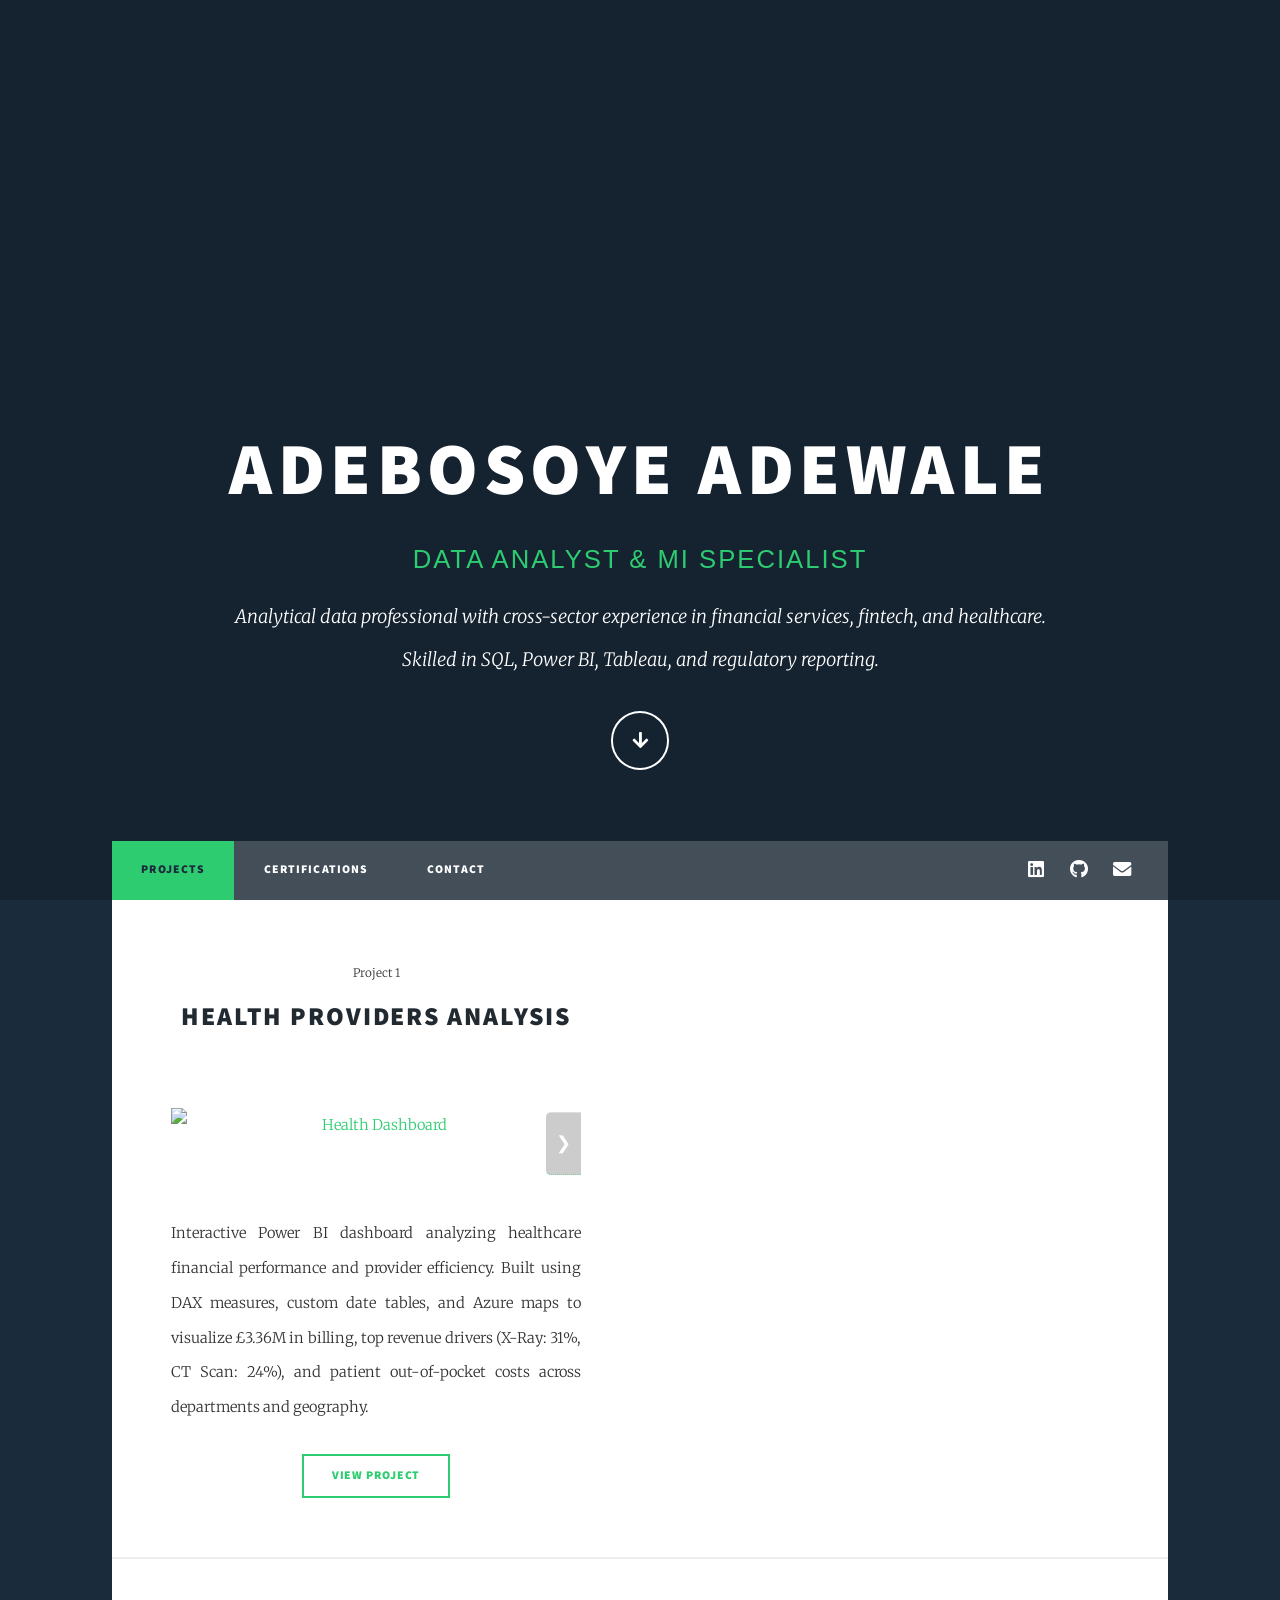
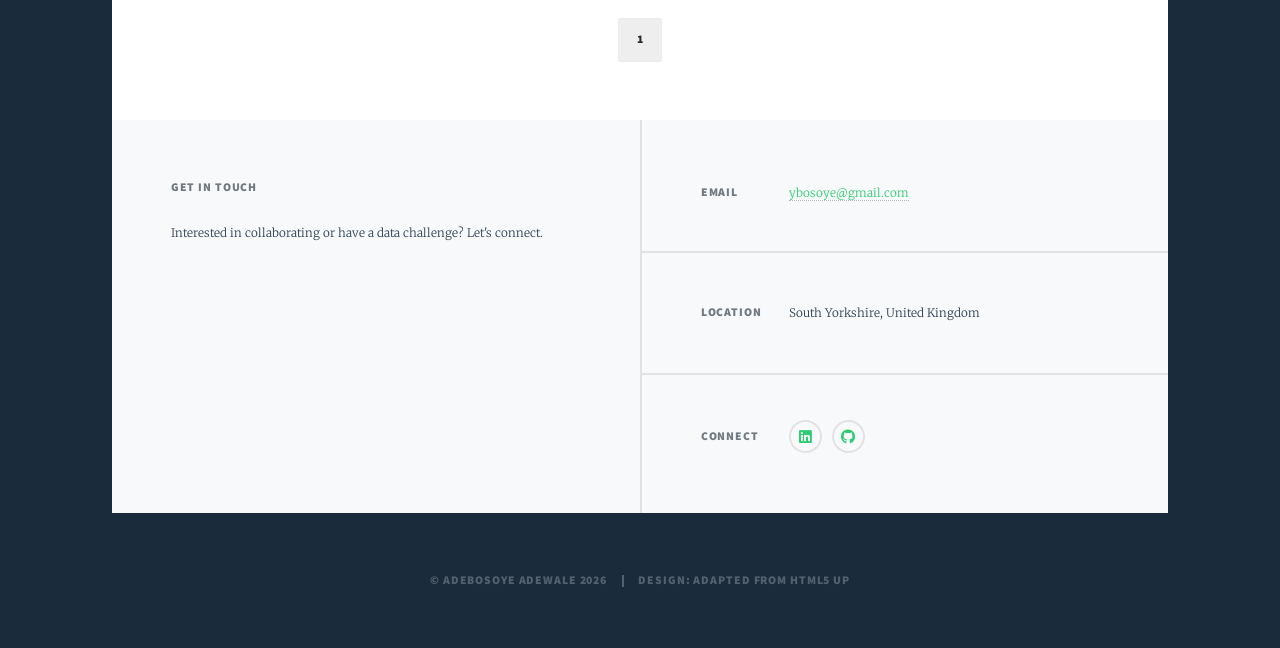
==== index.html @ 7fd8bac9 "Add files via upload" ====
<!DOCTYPE HTML>
<html lang="en">
<head>
    <title>Adebosoye Adewale | Data Analyst</title>
    <meta charset="utf-8" />
    <meta name="viewport" content="width=device-width, initial-scale=1, user-scalable=no" />
    <meta name="description" content="Data Analyst and MI Specialist portfolio" />
    <link rel="stylesheet" href="assets/css/main.css" />
    <noscript><link rel="stylesheet" href="assets/css/noscript.css" /></noscript>
    <link rel="icon" type="image/x-icon" href="images/favicon.ico">
</head>
<body class="is-preload">

    <!-- Wrapper -->
    <div id="wrapper" class="fade-in">

        <!-- Intro -->
        <div id="intro">
            <h1>Adebosoye Adewale</h1>
            <h2 style="font-family: 'Segoe UI', sans-serif; font-weight: 300; letter-spacing: 2px; color: #2ecc71; margin-top: 5px;">DATA ANALYST & MI SPECIALIST</h2>
            <p>Analytical data professional with cross-sector experience in financial services, fintech, and healthcare.<br> Skilled in SQL, Power BI, Tableau, and regulatory reporting.</p>
            <ul class="actions">
                <li><a href="#header" class="button icon solid solo fa-arrow-down scrolly">View Projects</a></li>
            </ul>
        </div>

        <!-- Header -->
        <header id="header">
            <a href="index.html" class="logo">Data Projects</a>
        </header>

        <!-- Nav -->
        <nav id="nav">
            <ul class="links">
                <li class="active"><a href="index.html">Projects</a></li>
                <li><a href="certifications.html">Certifications</a></li>
                <li><a href="contact.html">Contact</a></li>
            </ul>
            <ul class="icons">
                <li><a href="http://www.linkedin.com/in/adebosoye-adewale-372aa31b0" class="icon brands fa-linkedin"><span class="label">LinkedIn</span></a></li>
                <li><a href="https://github.com/Oluwaloniboss" class="icon brands fa-github"><span class="label">GitHub</span></a></li>
                <li><a href="mailto:ybosoye@gmail.com" class="icon solid fa-envelope"><span class="label">Email</span></a></li>
            </ul>
        </nav>

        <!-- Main -->
        <div id="main">

           
            <!-- Posts -->
            <section class="posts">
                <article>
                    <header>
                        <span class="date">Project 1</span>
                        <h2><a href="https://github.com/DevPepperspray/Health-Providers-Analysis/tree/main/Health%20Data%20Project">Health Providers Analysis</a></h2>
                    </header>
                    
                    <!-- Clickable carousel wrapper -->
                    <a href="https://github.com/DevPepperspray/Health-Providers-Analysis/tree/main/Health%20Data%20Project" class="image fit" style="display: block;">
                        <div class="carousel">
                            <div class="carousel-images">
                                <img src="https://github.com/DevPepperspray/Health-Providers-Analysis/blob/main/Health%20Data%20Project/Images/Health%20Provider%20Dashboard.jpg?raw=true" alt="Health Dashboard" />
                                <img src="https://github.com/DevPepperspray/Health-Providers-Analysis/blob/main/Health%20Data%20Project/Images/Date.jpg?raw=true" alt="Health Dashboard - Data View" />
                            </div>
                            <a class="carousel-prev" onclick="event.preventDefault(); event.stopPropagation();">&#10094;</a>
                            <a class="carousel-next" onclick="event.preventDefault(); event.stopPropagation();">&#10095;</a>
                        </div>
                    </a>
                    
                    <p>Interactive Power BI dashboard analyzing healthcare financial performance and provider efficiency. Built using DAX measures, custom date tables, and Azure maps to visualize £3.36M in billing, top revenue drivers (X‑Ray: 31%, CT Scan: 24%), and patient out-of-pocket costs across departments and geography.</p>
                    <ul class="actions special">
                        <li><a href="https://github.com/DevPepperspray/Health-Providers-Analysis/tree/main/Health%20Data%20Project" class="button">View Project</a></li>
                    </ul>
                </article>
                <!-- <article>
                    <header>
                        <span class="date">Project 2</span>
                        <h2><a href="#">DemoDemo</a></h2>
                    </header>
                    <a href="#" class="image fit"><img src="images/placeholder.jpg" alt="" /></a>
                    <p> demo<ul class="actions special">
                        <li><a href="#" class="button">View Project</a></li>
                    </ul>
                </article>
                <article>
                    <header>
                        <span class="date">Project 3</span>
                        <h2><a href="#">demo</a></h2>
                    </header>
                    <a href="#" class="image fit"><img src="images/placeholder.jpg" alt="" /></a>
                    <p>demo<ul class="actions special">
                        <li><a href="#" class="button">View Project</a></li>
                    </ul>
                </article> -->
            </section>

            <!-- Footer -->
            <footer>
                <div class="pagination">
                    <a href="#" class="page active">1</a>
                </div>
            </footer>

        </div>

        <!-- Footer -->
        <footer id="footer">
            <section>
                <h3>Get In Touch</h3>
                <p>Interested in collaborating or have a data challenge? Let's connect.</p>
            </section>
            <section class="split contact">
                <section>
                    <h3>Email</h3>
                    <p><a href="mailto:ybosoye@gmail.com">ybosoye@gmail.com</a></p>
                </section>
                <section>
                    <h3>Location</h3>
                    <p>South Yorkshire, United Kingdom</p>
                </section>
                <section>
                    <h3>Connect</h3>
                    <ul class="icons alt">
                        <li><a href="http://www.linkedin.com/in/adebosoye-adewale-372aa31b0" class="icon brands alt fa-linkedin"><span class="label">LinkedIn</span></a></li>
                        <li><a href="https://github.com/Oluwaloniboss" class="icon brands alt fa-github"><span class="label">GitHub</span></a></li>
                    </ul>
                </section>
            </section>
        </footer>

        <!-- Copyright -->
        <div id="copyright">
            <ul><li>&copy; Adebosoye Adewale 2026</li><li>Design: adapted from HTML5 UP</li></ul>
        </div>

    </div>

    <!-- Scripts -->
    <script src="assets/js/jquery.min.js"></script>
    <script src="assets/js/jquery.scrollex.min.js"></script>
    <script src="assets/js/jquery.scrolly.min.js"></script>
    <script src="assets/js/browser.min.js"></script>
    <script src="assets/js/breakpoints.min.js"></script>
    <script src="assets/js/util.js"></script>
    <script src="assets/js/main.js"></script>

</body>
</html>
---- assets/css/main.css ----
@import url(fontawesome-all.min.css);
@import url("https://fonts.googleapis.com/css?family=Merriweather:300,700,300italic,700italic|Source+Sans+Pro:900");

/*
	Massively by HTML5 UP
	html5up.net | @ajlkn
	Free for personal and commercial use under the CCA 3.0 license (html5up.net/license)
*/

html, body, div, span, applet, object,
iframe, h1, h2, h3, h4, h5, h6, p, blockquote,
pre, a, abbr, acronym, address, big, cite,
code, del, dfn, em, img, ins, kbd, q, s, samp,
small, strike, strong, sub, sup, tt, var, b,
u, i, center, dl, dt, dd, ol, ul, li, fieldset,
form, label, legend, table, caption, tbody,
tfoot, thead, tr, th, td, article, aside,
canvas, details, embed, figure, figcaption,
footer, header, hgroup, menu, nav, output, ruby,
section, summary, time, mark, audio, video {
	margin: 0;
	padding: 0;
	border: 0;
	font-size: 100%;
	font: inherit;
	vertical-align: baseline;}

article, aside, details, figcaption, figure,
footer, header, hgroup, menu, nav, section {
	display: block;}

body {
	line-height: 1;
}

ol, ul {
	list-style: none;
}

blockquote, q {
	quotes: none;
}

	blockquote:before, blockquote:after, q:before, q:after {
		content: '';
		content: none;
	}

table {
	border-collapse: collapse;
	border-spacing: 0;
}

body {
	-webkit-text-size-adjust: none;
}

mark {
	background-color: transparent;
	color: inherit;
}

input::-moz-focus-inner {
	border: 0;
	padding: 0;
}

input, select, textarea {
	-moz-appearance: none;
	-webkit-appearance: none;
	-ms-appearance: none;
	appearance: none;
}

/* Basic */

	@-ms-viewport {
		width: device-width;
	}

	body {
		-ms-overflow-style: scrollbar;
	}

	@media screen and (max-width: 480px) {

		html, body {
			min-width: 320px;
		}

	}

	html {
		box-sizing: border-box;
	}

	*, *:before, *:after {
		box-sizing: inherit;
	}

	body {
		background-color: #1e252d;
	}

		body.is-preload *, body.is-preload *:before, body.is-preload *:after {
			-moz-animation: none !important;
			-webkit-animation: none !important;
			-ms-animation: none !important;
			animation: none !important;
			-moz-transition: none !important;
			-webkit-transition: none !important;
			-ms-transition: none !important;
			transition: none !important;
		}

/* Type */

	html {
		font-size: 16pt;
	}

		@media screen and (max-width: 1680px) {

			html {
				font-size: 12pt;
			}

		}

		@media screen and (max-width: 1280px) {

			html {
				font-size: 11pt;
			}

		}

		@media screen and (max-width: 360px) {

			html {
				font-size: 10pt;
			}

		}

	body {
		color: #212931;
	}

	body, input, select, textarea {
		font-family: "Merriweather", Georgia, serif;
		font-weight: 300;
		font-size: 1rem;
		line-height: 2.375;
	}

	a {
		-moz-transition: color 0.2s ease-in-out, background-color 0.2s ease-in-out, border-color 0.2s ease-in-out, box-shadow 0.2s ease-in-out;
		-webkit-transition: color 0.2s ease-in-out, background-color 0.2s ease-in-out, border-color 0.2s ease-in-out, box-shadow 0.2s ease-in-out;
		-ms-transition: color 0.2s ease-in-out, background-color 0.2s ease-in-out, border-color 0.2s ease-in-out, box-shadow 0.2s ease-in-out;
		transition: color 0.2s ease-in-out, background-color 0.2s ease-in-out, border-color 0.2s ease-in-out, box-shadow 0.2s ease-in-out;
		border-bottom: dotted 1px;
		text-decoration: none;
	}

		a:hover {
			border-bottom-color: transparent;
		}

	strong, b {
		font-weight: 600;
	}

	em, i {
		font-style: italic;
	}

	p {
		text-align: justify;
		margin: 0 0 2rem 0;
	}

	h1, h2, h3, h4, h5, h6 {
		font-family: "Source Sans Pro", Helvetica, sans-serif;
		font-weight: 900;
		line-height: 1.5;
		letter-spacing: 0.075em;
		text-transform: uppercase;
		margin: 0 0 1rem 0;
	}

		h1 a, h2 a, h3 a, h4 a, h5 a, h6 a {
			border-bottom: 0;
			color: inherit;
			text-decoration: none;
		}

	h1 {
		font-size: 4rem;
		line-height: 1.1;
		margin: 0 0 2rem 0;
	}

	h2 {
		font-size: 1.75rem;
		line-height: 1.3;
		margin: 0 0 1.5rem 0;
	}

	h3 {
		font-size: 1.25rem;
		margin: 0 0 1.5rem 0;
	}

	h4 {
		font-size: 1rem;
	}

	h5 {
		font-size: 0.9rem;
	}

	h6 {
		font-size: 0.8rem;
	}

	sub {
		font-size: 0.8rem;
		position: relative;
		top: 0.5rem;
	}

	sup {
		font-size: 0.8rem;
		position: relative;
		top: -0.5rem;
	}

	blockquote {
		border-left: solid 4px;
		font-style: italic;
		margin: 0 0 2rem 0;
		padding: 0.5rem 0 0.5rem 2rem;
	}

	code {
		border: solid 2px;
		font-family: "Courier New", monospace;
		font-size: 0.9rem;
		margin: 0 0.25rem;
		padding: 0.25rem 0.65rem;
	}

	pre {
		-webkit-overflow-scrolling: touch;
		font-family: "Courier New", monospace;
		font-size: 0.9rem;
		margin: 0 0 2rem 0;
	}

		pre code {
			display: block;
			line-height: 1.75;
			padding: 1rem 1.5rem;
			overflow-x: auto;
		}

	hr {
		border: 0;
		border-bottom: solid 2px;
		margin: 3rem 0;
	}

		hr.major {
			margin: 5rem 0;
		}

	.align-left {
		text-align: left;
	}

	.align-center {
		text-align: center;
	}

	.align-right {
		text-align: right;
	}

	input, select, textarea {
		color: #212931;
	}

	a {
		color: #212931;
		border-bottom-color: rgba(33, 41, 49, 0.5);
	}

		a:hover {
			border-bottom-color: transparent;
			color: #18bfef !important;
		}

	strong, b {
		color: #212931;
	}

	h1, h2, h3, h4, h5, h6 {
		color: #212931;
	}

	blockquote {
		border-left-color: #eeeeee;
	}

	code {
		background: rgba(220, 220, 220, 0.25);
		border-color: #eeeeee;
	}

	hr {
		border-bottom-color: #eeeeee;
	}

/* Row */

	.row {
		display: flex;
		flex-wrap: wrap;
		box-sizing: border-box;
		align-items: stretch;
	}

		.row > * {
			box-sizing: border-box;
		}

		.row.gtr-uniform > * > :last-child {
			margin-bottom: 0;
		}

		.row.aln-left {
			justify-content: flex-start;
		}

		.row.aln-center {
			justify-content: center;
		}

		.row.aln-right {
			justify-content: flex-end;
		}

		.row.aln-top {
			align-items: flex-start;
		}

		.row.aln-middle {
			align-items: center;
		}

		.row.aln-bottom {
			align-items: flex-end;
		}

		.row > .imp {
			order: -1;
		}

		.row > .col-1 {
			width: 8.33333%;
		}

		.row > .off-1 {
			margin-left: 8.33333%;
		}

		.row > .col-2 {
			width: 16.66667%;
		}

		.row > .off-2 {
			margin-left: 16.66667%;
		}

		.row > .col-3 {
			width: 25%;
		}

		.row > .off-3 {
			margin-left: 25%;
		}

		.row > .col-4 {
			width: 33.33333%;
		}

		.row > .off-4 {
			margin-left: 33.33333%;
		}

		.row > .col-5 {
			width: 41.66667%;
		}

		.row > .off-5 {
			margin-left: 41.66667%;
		}

		.row > .col-6 {
			width: 50%;
		}

		.row > .off-6 {
			margin-left: 50%;
		}

		.row > .col-7 {
			width: 58.33333%;
		}

		.row > .off-7 {
			margin-left: 58.33333%;
		}

		.row > .col-8 {
			width: 66.66667%;
		}

		.row > .off-8 {
			margin-left: 66.66667%;
		}

		.row > .col-9 {
			width: 75%;
		}

		.row > .off-9 {
			margin-left: 75%;
		}

		.row > .col-10 {
			width: 83.33333%;
		}

		.row > .off-10 {
			margin-left: 83.33333%;
		}

		.row > .col-11 {
			width: 91.66667%;
		}

		.row > .off-11 {
			margin-left: 91.66667%;
		}

		.row > .col-12 {
			width: 100%;
		}

		.row > .off-12 {
			margin-left: 100%;
		}

		.row.gtr-0 {
			margin-top: 0;
			margin-left: 0rem;
		}

			.row.gtr-0 > * {
				padding: 0 0 0 0rem;
			}

			.row.gtr-0.gtr-uniform {
				margin-top: 0rem;
			}

				.row.gtr-0.gtr-uniform > * {
					padding-top: 0rem;
				}

		.row.gtr-25 {
			margin-top: 0;
			margin-left: -0.375rem;
		}

			.row.gtr-25 > * {
				padding: 0 0 0 0.375rem;
			}

			.row.gtr-25.gtr-uniform {
				margin-top: -0.375rem;
			}

				.row.gtr-25.gtr-uniform > * {
					padding-top: 0.375rem;
				}

		.row.gtr-50 {
			margin-top: 0;
			margin-left: -0.75rem;
		}

			.row.gtr-50 > * {
				padding: 0 0 0 0.75rem;
			}

			.row.gtr-50.gtr-uniform {
				margin-top: -0.75rem;
			}

				.row.gtr-50.gtr-uniform > * {
					padding-top: 0.75rem;
				}

		.row {
			margin-top: 0;
			margin-left: -1.5rem;
		}

			.row > * {
				padding: 0 0 0 1.5rem;
			}

			.row.gtr-uniform {
				margin-top: -1.5rem;
			}

				.row.gtr-uniform > * {
					padding-top: 1.5rem;
				}

		.row.gtr-150 {
			margin-top: 0;
			margin-left: -2.25rem;
		}

			.row.gtr-150 > * {
				padding: 0 0 0 2.25rem;
			}

			.row.gtr-150.gtr-uniform {
				margin-top: -2.25rem;
			}

				.row.gtr-150.gtr-uniform > * {
					padding-top: 2.25rem;
				}

		.row.gtr-200 {
			margin-top: 0;
			margin-left: -3rem;
		}

			.row.gtr-200 > * {
				padding: 0 0 0 3rem;
			}

			.row.gtr-200.gtr-uniform {
				margin-top: -3rem;
			}

				.row.gtr-200.gtr-uniform > * {
					padding-top: 3rem;
				}

		@media screen and (max-width: 1680px) {

			.row {
				display: flex;
				flex-wrap: wrap;
				box-sizing: border-box;
				align-items: stretch;
			}

				.row > * {
					box-sizing: border-box;
				}

				.row.gtr-uniform > * > :last-child {
					margin-bottom: 0;
				}

				.row.aln-left {
					justify-content: flex-start;
				}

				.row.aln-center {
					justify-content: center;
				}

				.row.aln-right {
					justify-content: flex-end;
				}

				.row.aln-top {
					align-items: flex-start;
				}

				.row.aln-middle {
					align-items: center;
				}

				.row.aln-bottom {
					align-items: flex-end;
				}

				.row > .imp-xlarge {
					order: -1;
				}

				.row > .col-1-xlarge {
					width: 8.33333%;
				}

				.row > .off-1-xlarge {
					margin-left: 8.33333%;
				}

				.row > .col-2-xlarge {
					width: 16.66667%;
				}

				.row > .off-2-xlarge {
					margin-left: 16.66667%;
				}

				.row > .col-3-xlarge {
					width: 25%;
				}

				.row > .off-3-xlarge {
					margin-left: 25%;
				}

				.row > .col-4-xlarge {
					width: 33.33333%;
				}

				.row > .off-4-xlarge {
					margin-left: 33.33333%;
				}

				.row > .col-5-xlarge {
					width: 41.66667%;
				}

				.row > .off-5-xlarge {
					margin-left: 41.66667%;
				}

				.row > .col-6-xlarge {
					width: 50%;
				}

				.row > .off-6-xlarge {
					margin-left: 50%;
				}

				.row > .col-7-xlarge {
					width: 58.33333%;
				}

				.row > .off-7-xlarge {
					margin-left: 58.33333%;
				}

				.row > .col-8-xlarge {
					width: 66.66667%;
				}

				.row > .off-8-xlarge {
					margin-left: 66.66667%;
				}

				.row > .col-9-xlarge {
					width: 75%;
				}

				.row > .off-9-xlarge {
					margin-left: 75%;
				}

				.row > .col-10-xlarge {
					width: 83.33333%;
				}

				.row > .off-10-xlarge {
					margin-left: 83.33333%;
				}

				.row > .col-11-xlarge {
					width: 91.66667%;
				}

				.row > .off-11-xlarge {
					margin-left: 91.66667%;
				}

				.row > .col-12-xlarge {
					width: 100%;
				}

				.row > .off-12-xlarge {
					margin-left: 100%;
				}

				.row.gtr-0 {
					margin-top: 0;
					margin-left: 0rem;
				}

					.row.gtr-0 > * {
						padding: 0 0 0 0rem;
					}

					.row.gtr-0.gtr-uniform {
						margin-top: 0rem;
					}

						.row.gtr-0.gtr-uniform > * {
							padding-top: 0rem;
						}

				.row.gtr-25 {
					margin-top: 0;
					margin-left: -0.375rem;
				}

					.row.gtr-25 > * {
						padding: 0 0 0 0.375rem;
					}

					.row.gtr-25.gtr-uniform {
						margin-top: -0.375rem;
					}

						.row.gtr-25.gtr-uniform > * {
							padding-top: 0.375rem;
						}

				.row.gtr-50 {
					margin-top: 0;
					margin-left: -0.75rem;
				}

					.row.gtr-50 > * {
						padding: 0 0 0 0.75rem;
					}

					.row.gtr-50.gtr-uniform {
						margin-top: -0.75rem;
					}

						.row.gtr-50.gtr-uniform > * {
							padding-top: 0.75rem;
						}

				.row {
					margin-top: 0;
					margin-left: -1.5rem;
				}

					.row > * {
						padding: 0 0 0 1.5rem;
					}

					.row.gtr-uniform {
						margin-top: -1.5rem;
					}

						.row.gtr-uniform > * {
							padding-top: 1.5rem;
						}

				.row.gtr-150 {
					margin-top: 0;
					margin-left: -2.25rem;
				}

					.row.gtr-150 > * {
						padding: 0 0 0 2.25rem;
					}

					.row.gtr-150.gtr-uniform {
						margin-top: -2.25rem;
					}

						.row.gtr-150.gtr-uniform > * {
							padding-top: 2.25rem;
						}

				.row.gtr-200 {
					margin-top: 0;
					margin-left: -3rem;
				}

					.row.gtr-200 > * {
						padding: 0 0 0 3rem;
					}

					.row.gtr-200.gtr-uniform {
						margin-top: -3rem;
					}

						.row.gtr-200.gtr-uniform > * {
							padding-top: 3rem;
						}

		}

		@media screen and (max-width: 1280px) {

			.row {
				display: flex;
				flex-wrap: wrap;
				box-sizing: border-box;
				align-items: stretch;
			}

				.row > * {
					box-sizing: border-box;
				}

				.row.gtr-uniform > * > :last-child {
					margin-bottom: 0;
				}

				.row.aln-left {
					justify-content: flex-start;
				}

				.row.aln-center {
					justify-content: center;
				}

				.row.aln-right {
					justify-content: flex-end;
				}

				.row.aln-top {
					align-items: flex-start;
				}

				.row.aln-middle {
					align-items: center;
				}

				.row.aln-bottom {
					align-items: flex-end;
				}

				.row > .imp-large {
					order: -1;
				}

				.row > .col-1-large {
					width: 8.33333%;
				}

				.row > .off-1-large {
					margin-left: 8.33333%;
				}

				.row > .col-2-large {
					width: 16.66667%;
				}

				.row > .off-2-large {
					margin-left: 16.66667%;
				}

				.row > .col-3-large {
					width: 25%;
				}

				.row > .off-3-large {
					margin-left: 25%;
				}

				.row > .col-4-large {
					width: 33.33333%;
				}

				.row > .off-4-large {
					margin-left: 33.33333%;
				}

				.row > .col-5-large {
					width: 41.66667%;
				}

				.row > .off-5-large {
					margin-left: 41.66667%;
				}

				.row > .col-6-large {
					width: 50%;
				}

				.row > .off-6-large {
					margin-left: 50%;
				}

				.row > .col-7-large {
					width: 58.33333%;
				}

				.row > .off-7-large {
					margin-left: 58.33333%;
				}

				.row > .col-8-large {
					width: 66.66667%;
				}

				.row > .off-8-large {
					margin-left: 66.66667%;
				}

				.row > .col-9-large {
					width: 75%;
				}

				.row > .off-9-large {
					margin-left: 75%;
				}

				.row > .col-10-large {
					width: 83.33333%;
				}

				.row > .off-10-large {
					margin-left: 83.33333%;
				}

				.row > .col-11-large {
					width: 91.66667%;
				}

				.row > .off-11-large {
					margin-left: 91.66667%;
				}

				.row > .col-12-large {
					width: 100%;
				}

				.row > .off-12-large {
					margin-left: 100%;
				}

				.row.gtr-0 {
					margin-top: 0;
					margin-left: 0rem;
				}

					.row.gtr-0 > * {
						padding: 0 0 0 0rem;
					}

					.row.gtr-0.gtr-uniform {
						margin-top: 0rem;
					}

						.row.gtr-0.gtr-uniform > * {
							padding-top: 0rem;
						}

				.row.gtr-25 {
					margin-top: 0;
					margin-left: -0.375rem;
				}

					.row.gtr-25 > * {
						padding: 0 0 0 0.375rem;
					}

					.row.gtr-25.gtr-uniform {
						margin-top: -0.375rem;
					}

						.row.gtr-25.gtr-uniform > * {
							padding-top: 0.375rem;
						}

				.row.gtr-50 {
					margin-top: 0;
					margin-left: -0.75rem;
				}

					.row.gtr-50 > * {
						padding: 0 0 0 0.75rem;
					}

					.row.gtr-50.gtr-uniform {
						margin-top: -0.75rem;
					}

						.row.gtr-50.gtr-uniform > * {
							padding-top: 0.75rem;
						}

				.row {
					margin-top: 0;
					margin-left: -1.5rem;
				}

					.row > * {
						padding: 0 0 0 1.5rem;
					}

					.row.gtr-uniform {
						margin-top: -1.5rem;
					}

						.row.gtr-uniform > * {
							padding-top: 1.5rem;
						}

				.row.gtr-150 {
					margin-top: 0;
					margin-left: -2.25rem;
				}

					.row.gtr-150 > * {
						padding: 0 0 0 2.25rem;
					}

					.row.gtr-150.gtr-uniform {
						margin-top: -2.25rem;
					}

						.row.gtr-150.gtr-uniform > * {
							padding-top: 2.25rem;
						}

				.row.gtr-200 {
					margin-top: 0;
					margin-left: -3rem;
				}

					.row.gtr-200 > * {
						padding: 0 0 0 3rem;
					}

					.row.gtr-200.gtr-uniform {
						margin-top: -3rem;
					}

						.row.gtr-200.gtr-uniform > * {
							padding-top: 3rem;
						}

		}

		@media screen and (max-width: 980px) {

			.row {
				display: flex;
				flex-wrap: wrap;
				box-sizing: border-box;
				align-items: stretch;
			}

				.row > * {
					box-sizing: border-box;
				}

				.row.gtr-uniform > * > :last-child {
					margin-bottom: 0;
				}

				.row.aln-left {
					justify-content: flex-start;
				}

				.row.aln-center {
					justify-content: center;
				}

				.row.aln-right {
					justify-content: flex-end;
				}

				.row.aln-top {
					align-items: flex-start;
				}

				.row.aln-middle {
					align-items: center;
				}

				.row.aln-bottom {
					align-items: flex-end;
				}

				.row > .imp-medium {
					order: -1;
				}

				.row > .col-1-medium {
					width: 8.33333%;
				}

				.row > .off-1-medium {
					margin-left: 8.33333%;
				}

				.row > .col-2-medium {
					width: 16.66667%;
				}

				.row > .off-2-medium {
					margin-left: 16.66667%;
				}

				.row > .col-3-medium {
					width: 25%;
				}

				.row > .off-3-medium {
					margin-left: 25%;
				}

				.row > .col-4-medium {
					width: 33.33333%;
				}

				.row > .off-4-medium {
					margin-left: 33.33333%;
				}

				.row > .col-5-medium {
					width: 41.66667%;
				}

				.row > .off-5-medium {
					margin-left: 41.66667%;
				}

				.row > .col-6-medium {
					width: 50%;
				}

				.row > .off-6-medium {
					margin-left: 50%;
				}

				.row > .col-7-medium {
					width: 58.33333%;
				}

				.row > .off-7-medium {
					margin-left: 58.33333%;
				}

				.row > .col-8-medium {
					width: 66.66667%;
				}

				.row > .off-8-medium {
					margin-left: 66.66667%;
				}

				.row > .col-9-medium {
					width: 75%;
				}

				.row > .off-9-medium {
					margin-left: 75%;
				}

				.row > .col-10-medium {
					width: 83.33333%;
				}

				.row > .off-10-medium {
					margin-left: 83.33333%;
				}

				.row > .col-11-medium {
					width: 91.66667%;
				}

				.row > .off-11-medium {
					margin-left: 91.66667%;
				}

				.row > .col-12-medium {
					width: 100%;
				}

				.row > .off-12-medium {
					margin-left: 100%;
				}

				.row.gtr-0 {
					margin-top: 0;
					margin-left: 0rem;
				}

					.row.gtr-0 > * {
						padding: 0 0 0 0rem;
					}

					.row.gtr-0.gtr-uniform {
						margin-top: 0rem;
					}

						.row.gtr-0.gtr-uniform > * {
							padding-top: 0rem;
						}

				.row.gtr-25 {
					margin-top: 0;
					margin-left: -0.375rem;
				}

					.row.gtr-25 > * {
						padding: 0 0 0 0.375rem;
					}

					.row.gtr-25.gtr-uniform {
						margin-top: -0.375rem;
					}

						.row.gtr-25.gtr-uniform > * {
							padding-top: 0.375rem;
						}

				.row.gtr-50 {
					margin-top: 0;
					margin-left: -0.75rem;
				}

					.row.gtr-50 > * {
						padding: 0 0 0 0.75rem;
					}

					.row.gtr-50.gtr-uniform {
						margin-top: -0.75rem;
					}

						.row.gtr-50.gtr-uniform > * {
							padding-top: 0.75rem;
						}

				.row {
					margin-top: 0;
					margin-left: -1.5rem;
				}

					.row > * {
						padding: 0 0 0 1.5rem;
					}

					.row.gtr-uniform {
						margin-top: -1.5rem;
					}

						.row.gtr-uniform > * {
							padding-top: 1.5rem;
						}

				.row.gtr-150 {
					margin-top: 0;
					margin-left: -2.25rem;
				}

					.row.gtr-150 > * {
						padding: 0 0 0 2.25rem;
					}

					.row.gtr-150.gtr-uniform {
						margin-top: -2.25rem;
					}

						.row.gtr-150.gtr-uniform > * {
							padding-top: 2.25rem;
						}

				.row.gtr-200 {
					margin-top: 0;
					margin-left: -3rem;
				}

					.row.gtr-200 > * {
						padding: 0 0 0 3rem;
					}

					.row.gtr-200.gtr-uniform {
						margin-top: -3rem;
					}

						.row.gtr-200.gtr-uniform > * {
							padding-top: 3rem;
						}

		}

		@media screen and (max-width: 736px) {

			.row {
				display: flex;
				flex-wrap: wrap;
				box-sizing: border-box;
				align-items: stretch;
			}

				.row > * {
					box-sizing: border-box;
				}

				.row.gtr-uniform > * > :last-child {
					margin-bottom: 0;
				}

				.row.aln-left {
					justify-content: flex-start;
				}

				.row.aln-center {
					justify-content: center;
				}

				.row.aln-right {
					justify-content: flex-end;
				}

				.row.aln-top {
					align-items: flex-start;
				}

				.row.aln-middle {
					align-items: center;
				}

				.row.aln-bottom {
					align-items: flex-end;
				}

				.row > .imp-small {
					order: -1;
				}

				.row > .col-1-small {
					width: 8.33333%;
				}

				.row > .off-1-small {
					margin-left: 8.33333%;
				}

				.row > .col-2-small {
					width: 16.66667%;
				}

				.row > .off-2-small {
					margin-left: 16.66667%;
				}

				.row > .col-3-small {
					width: 25%;
				}

				.row > .off-3-small {
					margin-left: 25%;
				}

				.row > .col-4-small {
					width: 33.33333%;
				}

				.row > .off-4-small {
					margin-left: 33.33333%;
				}

				.row > .col-5-small {
					width: 41.66667%;
				}

				.row > .off-5-small {
					margin-left: 41.66667%;
				}

				.row > .col-6-small {
					width: 50%;
				}

				.row > .off-6-small {
					margin-left: 50%;
				}

				.row > .col-7-small {
					width: 58.33333%;
				}

				.row > .off-7-small {
					margin-left: 58.33333%;
				}

				.row > .col-8-small {
					width: 66.66667%;
				}

				.row > .off-8-small {
					margin-left: 66.66667%;
				}

				.row > .col-9-small {
					width: 75%;
				}

				.row > .off-9-small {
					margin-left: 75%;
				}

				.row > .col-10-small {
					width: 83.33333%;
				}

				.row > .off-10-small {
					margin-left: 83.33333%;
				}

				.row > .col-11-small {
					width: 91.66667%;
				}

				.row > .off-11-small {
					margin-left: 91.66667%;
				}

				.row > .col-12-small {
					width: 100%;
				}

				.row > .off-12-small {
					margin-left: 100%;
				}

				.row.gtr-0 {
					margin-top: 0;
					margin-left: 0rem;
				}

					.row.gtr-0 > * {
						padding: 0 0 0 0rem;
					}

					.row.gtr-0.gtr-uniform {
						margin-top: 0rem;
					}

						.row.gtr-0.gtr-uniform > * {
							padding-top: 0rem;
						}

				.row.gtr-25 {
					margin-top: 0;
					margin-left: -0.375rem;
				}

					.row.gtr-25 > * {
						padding: 0 0 0 0.375rem;
					}

					.row.gtr-25.gtr-uniform {
						margin-top: -0.375rem;
					}

						.row.gtr-25.gtr-uniform > * {
							padding-top: 0.375rem;
						}

				.row.gtr-50 {
					margin-top: 0;
					margin-left: -0.75rem;
				}

					.row.gtr-50 > * {
						padding: 0 0 0 0.75rem;
					}

					.row.gtr-50.gtr-uniform {
						margin-top: -0.75rem;
					}

						.row.gtr-50.gtr-uniform > * {
							padding-top: 0.75rem;
						}

				.row {
					margin-top: 0;
					margin-left: -1.5rem;
				}

					.row > * {
						padding: 0 0 0 1.5rem;
					}

					.row.gtr-uniform {
						margin-top: -1.5rem;
					}

						.row.gtr-uniform > * {
							padding-top: 1.5rem;
						}

				.row.gtr-150 {
					margin-top: 0;
					margin-left: -2.25rem;
				}

					.row.gtr-150 > * {
						padding: 0 0 0 2.25rem;
					}

					.row.gtr-150.gtr-uniform {
						margin-top: -2.25rem;
					}

						.row.gtr-150.gtr-uniform > * {
							padding-top: 2.25rem;
						}

				.row.gtr-200 {
					margin-top: 0;
					margin-left: -3rem;
				}

					.row.gtr-200 > * {
						padding: 0 0 0 3rem;
					}

					.row.gtr-200.gtr-uniform {
						margin-top: -3rem;
					}

						.row.gtr-200.gtr-uniform > * {
							padding-top: 3rem;
						}

		}

		@media screen and (max-width: 480px) {

			.row {
				display: flex;
				flex-wrap: wrap;
				box-sizing: border-box;
				align-items: stretch;
			}

				.row > * {
					box-sizing: border-box;
				}

				.row.gtr-uniform > * > :last-child {
					margin-bottom: 0;
				}

				.row.aln-left {
					justify-content: flex-start;
				}

				.row.aln-center {
					justify-content: center;
				}

				.row.aln-right {
					justify-content: flex-end;
				}

				.row.aln-top {
					align-items: flex-start;
				}

				.row.aln-middle {
					align-items: center;
				}

				.row.aln-bottom {
					align-items: flex-end;
				}

				.row > .imp-xsmall {
					order: -1;
				}

				.row > .col-1-xsmall {
					width: 8.33333%;
				}

				.row > .off-1-xsmall {
					margin-left: 8.33333%;
				}

				.row > .col-2-xsmall {
					width: 16.66667%;
				}

				.row > .off-2-xsmall {
					margin-left: 16.66667%;
				}

				.row > .col-3-xsmall {
					width: 25%;
				}

				.row > .off-3-xsmall {
					margin-left: 25%;
				}

				.row > .col-4-xsmall {
					width: 33.33333%;
				}

				.row > .off-4-xsmall {
					margin-left: 33.33333%;
				}

				.row > .col-5-xsmall {
					width: 41.66667%;
				}

				.row > .off-5-xsmall {
					margin-left: 41.66667%;
				}

				.row > .col-6-xsmall {
					width: 50%;
				}

				.row > .off-6-xsmall {
					margin-left: 50%;
				}

				.row > .col-7-xsmall {
					width: 58.33333%;
				}

				.row > .off-7-xsmall {
					margin-left: 58.33333%;
				}

				.row > .col-8-xsmall {
					width: 66.66667%;
				}

				.row > .off-8-xsmall {
					margin-left: 66.66667%;
				}

				.row > .col-9-xsmall {
					width: 75%;
				}

				.row > .off-9-xsmall {
					margin-left: 75%;
				}

				.row > .col-10-xsmall {
					width: 83.33333%;
				}

				.row > .off-10-xsmall {
					margin-left: 83.33333%;
				}

				.row > .col-11-xsmall {
					width: 91.66667%;
				}

				.row > .off-11-xsmall {
					margin-left: 91.66667%;
				}

				.row > .col-12-xsmall {
					width: 100%;
				}

				.row > .off-12-xsmall {
					margin-left: 100%;
				}

				.row.gtr-0 {
					margin-top: 0;
					margin-left: 0rem;
				}

					.row.gtr-0 > * {
						padding: 0 0 0 0rem;
					}

					.row.gtr-0.gtr-uniform {
						margin-top: 0rem;
					}

						.row.gtr-0.gtr-uniform > * {
							padding-top: 0rem;
						}

				.row.gtr-25 {
					margin-top: 0;
					margin-left: -0.375rem;
				}

					.row.gtr-25 > * {
						padding: 0 0 0 0.375rem;
					}

					.row.gtr-25.gtr-uniform {
						margin-top: -0.375rem;
					}

						.row.gtr-25.gtr-uniform > * {
							padding-top: 0.375rem;
						}

				.row.gtr-50 {
					margin-top: 0;
					margin-left: -0.75rem;
				}

					.row.gtr-50 > * {
						padding: 0 0 0 0.75rem;
					}

					.row.gtr-50.gtr-uniform {
						margin-top: -0.75rem;
					}

						.row.gtr-50.gtr-uniform > * {
							padding-top: 0.75rem;
						}

				.row {
					margin-top: 0;
					margin-left: -1.5rem;
				}

					.row > * {
						padding: 0 0 0 1.5rem;
					}

					.row.gtr-uniform {
						margin-top: -1.5rem;
					}

						.row.gtr-uniform > * {
							padding-top: 1.5rem;
						}

				.row.gtr-150 {
					margin-top: 0;
					margin-left: -2.25rem;
				}

					.row.gtr-150 > * {
						padding: 0 0 0 2.25rem;
					}

					.row.gtr-150.gtr-uniform {
						margin-top: -2.25rem;
					}

						.row.gtr-150.gtr-uniform > * {
							padding-top: 2.25rem;
						}

				.row.gtr-200 {
					margin-top: 0;
					margin-left: -3rem;
				}

					.row.gtr-200 > * {
						padding: 0 0 0 3rem;
					}

					.row.gtr-200.gtr-uniform {
						margin-top: -3rem;
					}

						.row.gtr-200.gtr-uniform > * {
							padding-top: 3rem;
						}

		}

		@media screen and (max-width: 360px) {

			.row {
				display: flex;
				flex-wrap: wrap;
				box-sizing: border-box;
				align-items: stretch;
			}

				.row > * {
					box-sizing: border-box;
				}

				.row.gtr-uniform > * > :last-child {
					margin-bottom: 0;
				}

				.row.aln-left {
					justify-content: flex-start;
				}

				.row.aln-center {
					justify-content: center;
				}

				.row.aln-right {
					justify-content: flex-end;
				}

				.row.aln-top {
					align-items: flex-start;
				}

				.row.aln-middle {
					align-items: center;
				}

				.row.aln-bottom {
					align-items: flex-end;
				}

				.row > .imp-xxsmall {
					order: -1;
				}

				.row > .col-1-xxsmall {
					width: 8.33333%;
				}

				.row > .off-1-xxsmall {
					margin-left: 8.33333%;
				}

				.row > .col-2-xxsmall {
					width: 16.66667%;
				}

				.row > .off-2-xxsmall {
					margin-left: 16.66667%;
				}

				.row > .col-3-xxsmall {
					width: 25%;
				}

				.row > .off-3-xxsmall {
					margin-left: 25%;
				}

				.row > .col-4-xxsmall {
					width: 33.33333%;
				}

				.row > .off-4-xxsmall {
					margin-left: 33.33333%;
				}

				.row > .col-5-xxsmall {
					width: 41.66667%;
				}

				.row > .off-5-xxsmall {
					margin-left: 41.66667%;
				}

				.row > .col-6-xxsmall {
					width: 50%;
				}

				.row > .off-6-xxsmall {
					margin-left: 50%;
				}

				.row > .col-7-xxsmall {
					width: 58.33333%;
				}

				.row > .off-7-xxsmall {
					margin-left: 58.33333%;
				}

				.row > .col-8-xxsmall {
					width: 66.66667%;
				}

				.row > .off-8-xxsmall {
					margin-left: 66.66667%;
				}

				.row > .col-9-xxsmall {
					width: 75%;
				}

				.row > .off-9-xxsmall {
					margin-left: 75%;
				}

				.row > .col-10-xxsmall {
					width: 83.33333%;
				}

				.row > .off-10-xxsmall {
					margin-left: 83.33333%;
				}

				.row > .col-11-xxsmall {
					width: 91.66667%;
				}

				.row > .off-11-xxsmall {
					margin-left: 91.66667%;
				}

				.row > .col-12-xxsmall {
					width: 100%;
				}

				.row > .off-12-xxsmall {
					margin-left: 100%;
				}

				.row.gtr-0 {
					margin-top: 0;
					margin-left: 0rem;
				}

					.row.gtr-0 > * {
						padding: 0 0 0 0rem;
					}

					.row.gtr-0.gtr-uniform {
						margin-top: 0rem;
					}

						.row.gtr-0.gtr-uniform > * {
							padding-top: 0rem;
						}

				.row.gtr-25 {
					margin-top: 0;
					margin-left: -0.375rem;
				}

					.row.gtr-25 > * {
						padding: 0 0 0 0.375rem;
					}

					.row.gtr-25.gtr-uniform {
						margin-top: -0.375rem;
					}

						.row.gtr-25.gtr-uniform > * {
							padding-top: 0.375rem;
						}

				.row.gtr-50 {
					margin-top: 0;
					margin-left: -0.75rem;
				}

					.row.gtr-50 > * {
						padding: 0 0 0 0.75rem;
					}

					.row.gtr-50.gtr-uniform {
						margin-top: -0.75rem;
					}

						.row.gtr-50.gtr-uniform > * {
							padding-top: 0.75rem;
						}

				.row {
					margin-top: 0;
					margin-left: -1.5rem;
				}

					.row > * {
						padding: 0 0 0 1.5rem;
					}

					.row.gtr-uniform {
						margin-top: -1.5rem;
					}

						.row.gtr-uniform > * {
							padding-top: 1.5rem;
						}

				.row.gtr-150 {
					margin-top: 0;
					margin-left: -2.25rem;
				}

					.row.gtr-150 > * {
						padding: 0 0 0 2.25rem;
					}

					.row.gtr-150.gtr-uniform {
						margin-top: -2.25rem;
					}

						.row.gtr-150.gtr-uniform > * {
							padding-top: 2.25rem;
						}

				.row.gtr-200 {
					margin-top: 0;
					margin-left: -3rem;
				}

					.row.gtr-200 > * {
						padding: 0 0 0 3rem;
					}

					.row.gtr-200.gtr-uniform {
						margin-top: -3rem;
					}

						.row.gtr-200.gtr-uniform > * {
							padding-top: 3rem;
						}

		}

/* Box */

	.box {
		border: solid 2px;
		margin-bottom: 2rem;
		padding: 1.5rem;
	}

		.box > :last-child,
		.box > :last-child > :last-child,
		.box > :last-child > :last-child > :last-child {
			margin-bottom: 0;
		}

		.box.alt {
			border: 0;
			border-radius: 0;
			padding: 0;
		}

	.box {
		border-color: #eeeeee;
	}

/* Button */

	input[type="submit"],
	input[type="reset"],
	input[type="button"],
	button,
	.button {
		-moz-appearance: none;
		-webkit-appearance: none;
		-ms-appearance: none;
		appearance: none;
		-moz-transition: background-color 0.2s ease-in-out, box-shadow 0.2s ease-in-out, color 0.2s ease-in-out;
		-webkit-transition: background-color 0.2s ease-in-out, box-shadow 0.2s ease-in-out, color 0.2s ease-in-out;
		-ms-transition: background-color 0.2s ease-in-out, box-shadow 0.2s ease-in-out, color 0.2s ease-in-out;
		transition: background-color 0.2s ease-in-out, box-shadow 0.2s ease-in-out, color 0.2s ease-in-out;
		border: 0;
		border-radius: 0;
		cursor: pointer;
		display: inline-block;
		font-family: "Source Sans Pro", Helvetica, sans-serif;
		font-size: 0.8rem;
		font-weight: 900;
		letter-spacing: 0.075em;
		height: 3rem;
		line-height: 3rem;
		padding: 0 2rem;
		text-align: center;
		text-decoration: none;
		text-transform: uppercase;
		white-space: nowrap;
	}

		input[type="submit"].icon:before,
		input[type="reset"].icon:before,
		input[type="button"].icon:before,
		button.icon:before,
		.button.icon:before {
			margin-right: 0.5rem;
		}

		input[type="submit"].icon.solo,
		input[type="reset"].icon.solo,
		input[type="button"].icon.solo,
		button.icon.solo,
		.button.icon.solo {
			position: relative;
			width: 4rem;
			height: 4rem;
			line-height: 4rem;
			border-radius: 4rem;
			text-indent: 4rem;
			overflow: hidden;
			padding: 0;
			white-space: nowrap;
		}

			input[type="submit"].icon.solo:before,
			input[type="reset"].icon.solo:before,
			input[type="button"].icon.solo:before,
			button.icon.solo:before,
			.button.icon.solo:before {
				position: absolute;
				display: block;
				top: 0;
				left: 0;
				width: inherit;
				height: inherit;
				line-height: inherit;
				font-size: 1.25rem;
				margin-right: 0;
				text-align: center;
				text-indent: 0;
			}

		input[type="submit"].fit,
		input[type="reset"].fit,
		input[type="button"].fit,
		button.fit,
		.button.fit {
			width: 100%;
		}

		input[type="submit"].small,
		input[type="reset"].small,
		input[type="button"].small,
		button.small,
		.button.small {
			font-size: 0.7rem;
			height: 2.5rem;
			line-height: 2.5rem;
			padding: 0 1.5rem;
		}

		input[type="submit"].large,
		input[type="reset"].large,
		input[type="button"].large,
		button.large,
		.button.large {
			font-size: 0.9rem;
			height: 3.5rem;
			line-height: 3.5rem;
			padding: 0 2.75rem;
		}

		@media screen and (max-width: 980px) {

			input[type="submit"],
			input[type="reset"],
			input[type="button"],
			button,
			.button {
				font-size: 0.9rem;
				height: 3.25rem;
				line-height: 3.25rem;
			}

				input[type="submit"].large,
				input[type="reset"].large,
				input[type="button"].large,
				button.large,
				.button.large {
					font-size: 1rem;
					height: 3.75rem;
					line-height: 3.75rem;
				}

		}

		input[type="submit"].disabled, input[type="submit"]:disabled,
		input[type="reset"].disabled,
		input[type="reset"]:disabled,
		input[type="button"].disabled,
		input[type="button"]:disabled,
		button.disabled,
		button:disabled,
		.button.disabled,
		.button:disabled {
			pointer-events: none;
			opacity: 0.25;
		}

	input[type="submit"],
	input[type="reset"],
	input[type="button"],
	button,
	.button {
		background-color: transparent;
		box-shadow: inset 0 0 0 2px #212931;
		color: #212931 !important;
	}

		input[type="submit"]:hover,
		input[type="reset"]:hover,
		input[type="button"]:hover,
		button:hover,
		.button:hover {
			box-shadow: inset 0 0 0 2px #18bfef;
			color: #18bfef !important;
		}

		input[type="submit"].primary,
		input[type="reset"].primary,
		input[type="button"].primary,
		button.primary,
		.button.primary {
			background-color: #212931;
			box-shadow: none;
			color: #ffffff !important;
		}

			input[type="submit"].primary:hover,
			input[type="reset"].primary:hover,
			input[type="button"].primary:hover,
			button.primary:hover,
			.button.primary:hover {
				background-color: #18bfef;
			}

/* Form */

	form {
		margin: 0 0 2rem 0;
	}

		form > :last-child {
			margin-bottom: 0;
		}

		form > .fields {
			display: -moz-flex;
			display: -webkit-flex;
			display: -ms-flex;
			display: flex;
			-moz-flex-wrap: wrap;
			-webkit-flex-wrap: wrap;
			-ms-flex-wrap: wrap;
			flex-wrap: wrap;
			width: calc(100% + 3rem);
			margin: -1.5rem 0 2rem -1.5rem;
		}

			form > .fields > .field {
				-moz-flex-grow: 0;
				-webkit-flex-grow: 0;
				-ms-flex-grow: 0;
				flex-grow: 0;
				-moz-flex-shrink: 0;
				-webkit-flex-shrink: 0;
				-ms-flex-shrink: 0;
				flex-shrink: 0;
				padding: 1.5rem 0 0 1.5rem;
				width: calc(100% - 1.5rem);
			}

				form > .fields > .field.half {
					width: calc(50% - 0.75rem);
				}

				form > .fields > .field.third {
					width: calc(100%/3 - 0.5rem);
				}

				form > .fields > .field.quarter {
					width: calc(25% - 0.375rem);
				}

		@media screen and (max-width: 480px) {

			form > .fields {
				width: calc(100% + 3rem);
				margin: -1.5rem 0 2rem -1.5rem;
			}

				form > .fields > .field {
					padding: 1.5rem 0 0 1.5rem;
					width: calc(100% - 1.5rem);
				}

					form > .fields > .field.half {
						width: calc(100% - 1.5rem);
					}

					form > .fields > .field.third {
						width: calc(100% - 1.5rem);
					}

					form > .fields > .field.quarter {
						width: calc(100% - 1.5rem);
					}

		}

	label {
		display: block;
		font-family: "Source Sans Pro", Helvetica, sans-serif;
		font-weight: 900;
		line-height: 1.5;
		letter-spacing: 0.075em;
		font-size: 0.8rem;
		text-transform: uppercase;
		margin: 0 0 0.75rem 0;
	}

		@media screen and (max-width: 980px) {

			label {
				font-size: 0.9rem;
			}

		}

	input[type="text"],
	input[type="password"],
	input[type="email"],
	select,
	textarea {
		-moz-appearance: none;
		-webkit-appearance: none;
		-ms-appearance: none;
		appearance: none;
		background: transparent;
		border-radius: 0;
		border: solid 2px;
		color: inherit;
		display: block;
		outline: 0;
		padding: 0 1rem;
		text-decoration: none;
		width: 100%;
	}

		input[type="text"]:invalid,
		input[type="password"]:invalid,
		input[type="email"]:invalid,
		select:invalid,
		textarea:invalid {
			box-shadow: none;
		}

	select {
		background-size: 1.25rem;
		background-repeat: no-repeat;
		background-position: calc(100% - 1rem) center;
		height: 3rem;
		padding-right: 3rem;
		text-overflow: ellipsis;
	}

		select:focus::-ms-value {
			background-color: transparent;
		}

		select::-ms-expand {
			display: none;
		}

	input[type="text"],
	input[type="password"],
	input[type="email"],
	select {
		height: 3rem;
	}

	textarea {
		padding: 0.75rem 1rem;
	}

	input[type="checkbox"],
	input[type="radio"] {
		-moz-appearance: none;
		-webkit-appearance: none;
		-ms-appearance: none;
		appearance: none;
		display: block;
		float: left;
		margin-right: -2rem;
		opacity: 0;
		width: 1rem;
		z-index: -1;
	}

		input[type="checkbox"] + label,
		input[type="radio"] + label {
			text-decoration: none;
			cursor: pointer;
			display: inline-block;
			font-size: 1rem;
			letter-spacing: 0;
			font-family: "Merriweather", Georgia, serif;
			text-transform: none;
			font-weight: 300;
			padding-left: 2.8rem;
			padding-right: 1rem;
			position: relative;
		}

			input[type="checkbox"] + label:before,
			input[type="radio"] + label:before {
				-moz-osx-font-smoothing: grayscale;
				-webkit-font-smoothing: antialiased;
				display: inline-block;
				font-style: normal;
				font-variant: normal;
				text-rendering: auto;
				line-height: 1;
				text-transform: none !important;
				font-family: 'Font Awesome 5 Free';
				font-weight: 900;
			}

			input[type="checkbox"] + label:before,
			input[type="radio"] + label:before {
				border-radius: 0;
				border: solid 2px;
				content: '';
				display: inline-block;
				font-size: 0.8rem;
				height: 1.8rem;
				left: 0;
				line-height: 1.65rem;
				position: absolute;
				text-align: center;
				top: -0.125rem;
				width: 1.8rem;
			}

		input[type="checkbox"]:checked + label:before,
		input[type="radio"]:checked + label:before {
			content: '\f00c';
		}

	input[type="checkbox"] + label:before {
		border-radius: 0;
	}

	input[type="radio"] + label:before {
		border-radius: 100%;
	}

	::-webkit-input-placeholder {
		opacity: 1.0;
	}

	:-moz-placeholder {
		opacity: 1.0;
	}

	::-moz-placeholder {
		opacity: 1.0;
	}

	:-ms-input-placeholder {
		opacity: 1.0;
	}

	label {
		color: #212931;
	}

	input[type="text"],
	input[type="password"],
	input[type="email"],
	select,
	textarea {
		border-color: #eeeeee;
	}

		input[type="text"]:focus,
		input[type="password"]:focus,
		input[type="email"]:focus,
		select:focus,
		textarea:focus {
			border-color: #18bfef;
		}

	select {
		background-image: url("data:image/svg+xml;charset=utf8,%3Csvg xmlns='http://www.w3.org/2000/svg' width='40' height='40' preserveAspectRatio='none' viewBox='0 0 40 40'%3E%3Cpath d='M9.4,12.3l10.4,10.4l10.4-10.4c0.2-0.2,0.5-0.4,0.9-0.4c0.3,0,0.6,0.1,0.9,0.4l3.3,3.3c0.2,0.2,0.4,0.5,0.4,0.9 c0,0.4-0.1,0.6-0.4,0.9L20.7,31.9c-0.2,0.2-0.5,0.4-0.9,0.4c-0.3,0-0.6-0.1-0.9-0.4L4.3,17.3c-0.2-0.2-0.4-0.5-0.4-0.9 c0-0.4,0.1-0.6,0.4-0.9l3.3-3.3c0.2-0.2,0.5-0.4,0.9-0.4S9.1,12.1,9.4,12.3z' fill='%23eeeeee' /%3E%3C/svg%3E");
	}

		select option {
			background-color: #ffffff;
			color: #212931;
		}

	.select-wrapper:before {
		color: #eeeeee;
	}

	input[type="checkbox"] + label,
	input[type="radio"] + label {
		color: #212931;
	}

		input[type="checkbox"] + label:before,
		input[type="radio"] + label:before {
			border-color: #eeeeee;
		}

	input[type="checkbox"]:checked + label:before,
	input[type="radio"]:checked + label:before {
		background-color: #212931;
		border-color: #212931;
		color: #ffffff;
	}

	input[type="checkbox"]:focus + label:before,
	input[type="radio"]:focus + label:before {
		border-color: #18bfef;
	}

	::-webkit-input-placeholder {
		color: #909498 !important;
	}

	:-moz-placeholder {
		color: #909498 !important;
	}

	::-moz-placeholder {
		color: #909498 !important;
	}

	:-ms-input-placeholder {
		color: #909498 !important;
	}

	.formerize-placeholder {
		color: #909498 !important;
	}

/* Icon */

	.icon {
		text-decoration: none;
		border-bottom: none;
		position: relative;
	}

		.icon:before {
			-moz-osx-font-smoothing: grayscale;
			-webkit-font-smoothing: antialiased;
			display: inline-block;
			font-style: normal;
			font-variant: normal;
			text-rendering: auto;
			line-height: 1;
			text-transform: none !important;
			font-family: 'Font Awesome 5 Free';
			font-weight: 400;
		}

		.icon > .label {
			display: none;
		}

		.icon:before {
			line-height: inherit;
		}

		.icon.solid:before {
			font-weight: 900;
		}

		.icon.brands:before {
			font-family: 'Font Awesome 5 Brands';
		}

/* Image */

	.image {
		border: 0;
		display: inline-block;
		position: relative;
	}

		.image img {
			display: block;
		}

		.image.left, .image.right {
			max-width: 40%;
		}

			.image.left img, .image.right img {
				width: 100%;
			}

		.image.left {
			float: left;
			margin: 0 2rem 2rem 0;
			top: 0.75rem;
		}

		.image.right {
			float: right;
			margin: 0 0 2rem 2rem;
			top: 0.75rem;
		}

		.image.fit {
			display: block;
			margin: 2.5rem 0;
			width: 100%;
		}

			.image.fit:first-child {
				margin-top: 0;
			}

			.image.fit img {
				width: 100%;
			}

		.image.main {
			display: block;
			margin: 4rem 0;
			width: 100%;
		}

			.image.main:first-child {
				margin-top: 0;
			}

			.image.main img {
				width: 100%;
			}

		@media screen and (max-width: 736px) {

			.image.fit {
				margin: 2rem 0;
			}

			.image.main {
				margin: 2rem 0;
			}

		}

	a.image {
		overflow: hidden;
	}

		a.image img {
			-moz-transition: -moz-transform 0.2s ease-out;
			-webkit-transition: -webkit-transform 0.2s ease-out;
			-ms-transition: -ms-transform 0.2s ease-out;
			transition: transform 0.2s ease-out;
		}

		a.image:hover img {
			-moz-transform: scale(1.05);
			-webkit-transform: scale(1.05);
			-ms-transform: scale(1.05);
			transform: scale(1.05);
		}

/* Actions */

	ul.actions {
		display: -moz-flex;
		display: -webkit-flex;
		display: -ms-flex;
		display: flex;
		cursor: default;
		list-style: none;
		margin-left: -1rem;
		padding-left: 0;
	}

		ul.actions li {
			padding: 0 0 0 1rem;
			vertical-align: middle;
		}

		ul.actions.special {
			-moz-justify-content: center;
			-webkit-justify-content: center;
			-ms-justify-content: center;
			justify-content: center;
			width: 100%;
			margin-left: 0;
		}

			ul.actions.special li:first-child {
				padding-left: 0;
			}

		ul.actions.stacked {
			-moz-flex-direction: column;
			-webkit-flex-direction: column;
			-ms-flex-direction: column;
			flex-direction: column;
			margin-left: 0;
		}

			ul.actions.stacked li {
				padding: 1.3rem 0 0 0;
			}

				ul.actions.stacked li:first-child {
					padding-top: 0;
				}

		ul.actions.fit {
			width: calc(100% + 1rem);
		}

			ul.actions.fit li {
				-moz-flex-grow: 1;
				-webkit-flex-grow: 1;
				-ms-flex-grow: 1;
				flex-grow: 1;
				-moz-flex-shrink: 1;
				-webkit-flex-shrink: 1;
				-ms-flex-shrink: 1;
				flex-shrink: 1;
				width: 100%;
			}

				ul.actions.fit li > * {
					width: 100%;
				}

			ul.actions.fit.stacked {
				width: 100%;
			}

		@media screen and (max-width: 480px) {

			ul.actions:not(.fixed) {
				-moz-flex-direction: column;
				-webkit-flex-direction: column;
				-ms-flex-direction: column;
				flex-direction: column;
				margin-left: 0;
				width: 100% !important;
			}

				ul.actions:not(.fixed) li {
					-moz-flex-grow: 1;
					-webkit-flex-grow: 1;
					-ms-flex-grow: 1;
					flex-grow: 1;
					-moz-flex-shrink: 1;
					-webkit-flex-shrink: 1;
					-ms-flex-shrink: 1;
					flex-shrink: 1;
					padding: 1rem 0 0 0;
					text-align: center;
					width: 100%;
				}

					ul.actions:not(.fixed) li > * {
						width: 100%;
					}

					ul.actions:not(.fixed) li:first-child {
						padding-top: 0;
					}

					ul.actions:not(.fixed) li input[type="submit"],
					ul.actions:not(.fixed) li input[type="reset"],
					ul.actions:not(.fixed) li input[type="button"],
					ul.actions:not(.fixed) li button,
					ul.actions:not(.fixed) li .button {
						width: 100%;
					}

						ul.actions:not(.fixed) li input[type="submit"].icon:before,
						ul.actions:not(.fixed) li input[type="reset"].icon:before,
						ul.actions:not(.fixed) li input[type="button"].icon:before,
						ul.actions:not(.fixed) li button.icon:before,
						ul.actions:not(.fixed) li .button.icon:before {
							margin-left: -0.5rem;
						}

		}

/* Icons */

	ul.icons {
		cursor: default;
		list-style: none;
		padding-left: 0;
	}

		ul.icons li {
			display: inline-block;
			padding: 0 0.5rem 0 0;
			vertical-align: middle;
		}

			ul.icons li:last-child {
				padding-right: 0;
			}

			ul.icons li .icon:before {
				width: 2.25rem;
				height: 2.25rem;
				line-height: 2.25rem;
				display: inline-block;
				text-align: center;
				border-radius: 100%;
				font-size: 1.25rem;
			}

		ul.icons.alt li .icon:before {
			-moz-transition: color 0.2s ease-in-out, background-color 0.2s ease-in-out, border-color 0.2s ease-in-out, box-shadow 0.2s ease-in-out;
			-webkit-transition: color 0.2s ease-in-out, background-color 0.2s ease-in-out, border-color 0.2s ease-in-out, box-shadow 0.2s ease-in-out;
			-ms-transition: color 0.2s ease-in-out, background-color 0.2s ease-in-out, border-color 0.2s ease-in-out, box-shadow 0.2s ease-in-out;
			transition: color 0.2s ease-in-out, background-color 0.2s ease-in-out, border-color 0.2s ease-in-out, box-shadow 0.2s ease-in-out;
			font-size: 1rem;
		}

/* List */

	ol {
		list-style: decimal;
		margin: 0 0 2rem 0;
		padding-left: 1.25rem;
	}

		ol li {
			padding-left: 0.25rem;
		}

	ul {
		list-style: disc;
		margin: 0 0 2rem 0;
		padding-left: 1rem;
	}

		ul li {
			padding-left: 0.5rem;
		}

		ul.divided {
			list-style: none;
			padding-left: 0;
		}

			ul.divided li {
				border-top: solid 1px;
				padding: 0.5rem 0;
			}

				ul.divided li:first-child {
					border-top: 0;
					padding-top: 0;
				}

	dl {
		margin: 0 0 2rem 0;
	}

		dl dt {
			display: block;
			font-weight: 600;
			margin: 0 0 1rem 0;
		}

		dl dd {
			margin-left: 2rem;
		}

	ul.divided li {
		border-top-color: #eeeeee;
	}

	ul.icons li a.icon:hover:before {
		color: #18bfef;
	}

	ul.icons.alt li .icon:before {
		box-shadow: inset 0 0 0 2px #eeeeee;
	}

	ul.icons.alt li a.icon:hover:before {
		box-shadow: inset 0 0 0 2px #18bfef;
	}

/* Section/Article */

	section.special, article.special {
		text-align: center;
	}

	header {
		cursor: default;
	}

		header > .date {
			display: block;
			font-size: 0.8rem;
			height: 1;
			margin: 0 0 1rem 0;
			position: relative;
		}

		header > p {
			font-style: italic;
		}

		header > h1 + p {
			font-size: 1.1rem;
			margin-top: -0.5rem;
			line-height: 2;
		}

		header > h2 + p {
			font-size: 1rem;
			margin-top: -0.75rem;
		}

		header > h3 + p {
			font-size: 0.9rem;
			margin-top: -0.75rem;
		}

		header > h4 + p {
			font-size: 0.8rem;
			margin-top: -0.75rem;
		}

		header.major {
			margin: 0 0 4rem 0;
			text-align: center;
		}

			header.major > :last-child {
				margin-bottom: 0;
			}

			header.major > p {
				margin-top: 0;
				text-align: center;
			}

			header.major > .date {
				font-size: 1rem;
				margin: 0 0 4rem 0;
			}

				header.major > .date:before, header.major > .date:after {
					content: '';
					display: block;
					position: absolute;
					top: 50%;
					width: calc(50% - 6rem);
					border-top: solid 2px;
				}

				header.major > .date:before {
					left: 0;
				}

				header.major > .date:after {
					right: 0;
				}

		@media screen and (max-width: 980px) {

			header br {
				display: none;
			}

		}

		@media screen and (max-width: 736px) {

			header.major {
				margin: 0 0 2rem 0;
			}

		}

	header.major .date:before, header.major .date:after {
		border-top-color: #eeeeee;
	}

/* Table */

	.table-wrapper {
		-webkit-overflow-scrolling: touch;
		overflow-x: auto;
	}

	table {
		margin: 0 0 2rem 0;
		width: 100%;
	}

		table tbody tr {
			border: solid 1px;
			border-left: 0;
			border-right: 0;
		}

		table td {
			padding: 0.75rem 0.75rem;
		}

		table th {
			font-family: "Source Sans Pro", Helvetica, sans-serif;
			font-size: 0.8rem;
			font-weight: 900;
			letter-spacing: 0.075em;
			line-height: 1.5;
			padding: 0 0.75rem 0.75rem 0.75rem;
			text-align: left;
			text-transform: uppercase;
		}

			@media screen and (max-width: 980px) {

				table th {
					font-size: 0.9rem;
				}

			}

		table thead {
			border-bottom: solid 2px;
		}

		table tfoot {
			border-top: solid 2px;
		}

		table.alt {
			border-collapse: separate;
		}

			table.alt tbody tr td {
				border: solid 1px;
				border-left-width: 0;
				border-top-width: 0;
			}

				table.alt tbody tr td:first-child {
					border-left-width: 1px;
				}

			table.alt tbody tr:first-child td {
				border-top-width: 1px;
			}

			table.alt thead {
				border-bottom: 0;
			}

			table.alt tfoot {
				border-top: 0;
			}

	table tbody tr {
		border-color: #eeeeee;
	}

		table tbody tr:nth-child(2n + 1) {
			background-color: rgba(220, 220, 220, 0.25);
		}

	table th {
		color: #212931;
	}

	table thead {
		border-bottom-color: #eeeeee;
	}

	table tfoot {
		border-top-color: #eeeeee;
	}

	table.alt tbody tr td {
		border-color: #eeeeee;
	}

/* Pagination */

	.pagination {
		display: -moz-inline-flex;
		display: -webkit-inline-flex;
		display: -ms-inline-flex;
		display: inline-flex;
		-moz-user-select: none;
		-webkit-user-select: none;
		-ms-user-select: none;
		user-select: none;
		cursor: default;
		list-style: none;
		margin: 0 0 2rem 2px;
		padding: 0;
	}

		.pagination a, .pagination span {
			-moz-transition: background-color 0.2s ease-in-out, border-color 0.2s ease-in-out, box-shadow 0.2s ease-in-out, color 0.2s ease-in-out;
			-webkit-transition: background-color 0.2s ease-in-out, border-color 0.2s ease-in-out, box-shadow 0.2s ease-in-out, color 0.2s ease-in-out;
			-ms-transition: background-color 0.2s ease-in-out, border-color 0.2s ease-in-out, box-shadow 0.2s ease-in-out, color 0.2s ease-in-out;
			transition: background-color 0.2s ease-in-out, border-color 0.2s ease-in-out, box-shadow 0.2s ease-in-out, color 0.2s ease-in-out;
			border: solid 2px;
			display: inline-block;
			font-family: "Source Sans Pro", Helvetica, sans-serif;
			font-size: 0.8rem;
			font-weight: 900;
			height: 3rem;
			letter-spacing: 0.075em;
			line-height: calc(3rem - 4px);
			margin-left: -2px;
			min-width: 3rem;
			position: relative;
			text-align: center;
			text-decoration: none;
			text-transform: uppercase;
		}

		.pagination .next, .pagination .previous {
			text-decoration: none;
			padding: 0 1.75rem;
		}

			.pagination .next:before, .pagination .previous:before {
				-moz-osx-font-smoothing: grayscale;
				-webkit-font-smoothing: antialiased;
				display: inline-block;
				font-style: normal;
				font-variant: normal;
				text-rendering: auto;
				line-height: 1;
				text-transform: none !important;
				font-family: 'Font Awesome 5 Free';
				font-weight: 900;
			}

			.pagination .next:before, .pagination .previous:before {
				display: inline-block;
				color: inherit !important;
				line-height: inherit;
			}

		.pagination .previous:before {
			content: '\f104';
			margin-right: 0.9375em;
		}

		.pagination .next:before {
			content: '\f105';
			float: right;
			margin-left: 0.9375em;
		}

		@media screen and (max-width: 980px) {

			.pagination a, .pagination span {
				font-size: 0.9rem;
			}

		}

		@media screen and (max-width: 480px) {

			.pagination .page, .pagination .extra {
				display: none;
			}

		}

	.pagination a, .pagination span {
		border-color: #eeeeee;
	}

	.pagination a {
		color: #212931 !important;
	}

		.pagination a:hover {
			color: #18bfef !important;
			border-color: #18bfef;
			z-index: 1;
		}

			.pagination a:hover + a,
			.pagination a:hover + span {
				border-left-color: #18bfef;
			}

		.pagination a.active {
			background-color: #eeeeee;
		}

	.pagination span {
		color: #eeeeee;
	}

/* Wrapper */

	#wrapper {
		-moz-transition: opacity 0.5s ease;
		-webkit-transition: opacity 0.5s ease;
		-ms-transition: opacity 0.5s ease;
		transition: opacity 0.5s ease;
		position: relative;
		z-index: 1;
		overflow: hidden;
	}

		#wrapper > .bg {
			position: absolute;
			top: 0;
			left: 0;
			width: 100%;
			height: 100%;
			background-color: #212931;
			background-image: url("../../images/overlay.png"), linear-gradient(0deg, rgba(0, 0, 0, 0.1), rgba(0, 0, 0, 0.1)), url("../../images/bg.jpg");
			background-size: auto,								auto,														100% auto;
			background-position: center,								center,														top center;
			background-repeat: repeat,								no-repeat,													no-repeat;
			background-attachment: scroll,								scroll,														scroll;
			z-index: -1;
		}

			#wrapper > .bg.fixed {
				position: fixed;
				width: 100vw;
				height: 100vh;
			}

		#wrapper.fade-in:before {
			pointer-events: none;
			-moz-transition: opacity 1s ease-in-out;
			-webkit-transition: opacity 1s ease-in-out;
			-ms-transition: opacity 1s ease-in-out;
			transition: opacity 1s ease-in-out;
			-moz-transition-delay: 0.75s;
			-webkit-transition-delay: 0.75s;
			-ms-transition-delay: 0.75s;
			transition-delay: 0.75s;
			background: #1e252d;
			content: '';
			display: block;
			height: 100%;
			left: 0;
			opacity: 0;
			position: fixed;
			top: 0;
			width: 100%;
		}

		body.is-preload #wrapper.fade-in:before {
			opacity: 1;
		}

		@media screen and (orientation: portrait) {

			#wrapper > .bg {
				background-size: auto,								auto,														auto 175%;
			}

		}

/* Intro */

	#intro {
		color: #ffffff;
		padding: 8rem 4rem 6rem 4rem ;
		-moz-align-items: center;
		-webkit-align-items: center;
		-ms-align-items: center;
		align-items: center;
		display: -moz-flex;
		display: -webkit-flex;
		display: -ms-flex;
		display: flex;
		-moz-flex-direction: column;
		-webkit-flex-direction: column;
		-ms-flex-direction: column;
		flex-direction: column;
		-moz-justify-content: -moz-flex-end;
		-webkit-justify-content: -webkit-flex-end;
		-ms-justify-content: -ms-flex-end;
		justify-content: flex-end;
		-moz-transition: opacity 1s ease, -moz-transform 1s ease;
		-webkit-transition: opacity 1s ease, -webkit-transform 1s ease;
		-ms-transition: opacity 1s ease, -ms-transform 1s ease;
		transition: opacity 1s ease, transform 1s ease;
		position: relative;
		cursor: default;
		text-align: center;
		z-index: 1;
		min-height: 100vh;
	}

		#intro input, #intro select, #intro textarea {
			color: #ffffff;
		}

		#intro a {
			color: #ffffff;
			border-bottom-color: rgba(255, 255, 255, 0.5);
		}

			#intro a:hover {
				border-bottom-color: transparent;
				color: #18bfef !important;
			}

		#intro strong, #intro b {
			color: #ffffff;
		}

		#intro h1, #intro h2, #intro h3, #intro h4, #intro h5, #intro h6 {
			color: #ffffff;
		}

		#intro blockquote {
			border-left-color: #ffffff;
		}

		#intro code {
			background: rgba(255, 255, 255, 0.075);
			border-color: #ffffff;
		}

		#intro hr {
			border-bottom-color: #ffffff;
		}

		#intro input[type="submit"],
		#intro input[type="reset"],
		#intro input[type="button"],
		#intro button,
		#intro .button {
			background-color: transparent;
			box-shadow: inset 0 0 0 2px #ffffff;
			color: #ffffff !important;
		}

			#intro input[type="submit"]:hover,
			#intro input[type="reset"]:hover,
			#intro input[type="button"]:hover,
			#intro button:hover,
			#intro .button:hover {
				box-shadow: inset 0 0 0 2px #18bfef;
				color: #18bfef !important;
			}

			#intro input[type="submit"].primary,
			#intro input[type="reset"].primary,
			#intro input[type="button"].primary,
			#intro button.primary,
			#intro .button.primary {
				background-color: #ffffff;
				box-shadow: none;
				color: #1e252d !important;
			}

				#intro input[type="submit"].primary:hover,
				#intro input[type="reset"].primary:hover,
				#intro input[type="button"].primary:hover,
				#intro button.primary:hover,
				#intro .button.primary:hover {
					background-color: #18bfef;
				}

		#intro h1 {
			font-size: 5rem;
			line-height: 1;
		}

		#intro p {
			font-size: 1.25rem;
			font-style: italic;
			margin-top: -0.25rem;
			text-align: center;
		}

		#intro + #header {
			margin-top: -20rem;
		}

			#intro + #header .logo {
				-moz-transform: translateY(2rem);
				-webkit-transform: translateY(2rem);
				-ms-transform: translateY(2rem);
				transform: translateY(2rem);
				opacity: 0;
				visibility: hidden;
			}

		#intro.hidden {
			pointer-events: none;
			-moz-transform: translateY(2rem);
			-webkit-transform: translateY(2rem);
			-ms-transform: translateY(2rem);
			transform: translateY(2rem);
			-moz-transition: opacity 0.5s ease, -moz-transform 0.5s ease, visibility 0.5s;
			-webkit-transition: opacity 0.5s ease, -webkit-transform 0.5s ease, visibility 0.5s;
			-ms-transition: opacity 0.5s ease, -ms-transform 0.5s ease, visibility 0.5s;
			transition: opacity 0.5s ease, transform 0.5s ease, visibility 0.5s;
			opacity: 0;
			visibility: hidden;
		}

			#intro.hidden + #header .logo {
				-moz-transform: translateY(0);
				-webkit-transform: translateY(0);
				-ms-transform: translateY(0);
				transform: translateY(0);
				opacity: 1;
				visibility: visible;
			}

		body.is-preload #intro {
			-moz-transform: translateY(2rem);
			-webkit-transform: translateY(2rem);
			-ms-transform: translateY(2rem);
			transform: translateY(2rem);
			opacity: 0;
		}

			body.is-preload #intro:not(.hidden) + #header + #nav {
				-moz-transform: translateY(4rem);
				-webkit-transform: translateY(4rem);
				-ms-transform: translateY(4rem);
				transform: translateY(4rem);
				opacity: 0;
			}

		@media screen and (max-width: 980px) {

			#intro {
				padding: 4rem 4rem 2rem 4rem ;
				min-height: 90vh;
			}

				#intro p br {
					display: none;
				}

				#intro + #header {
					margin-top: -14rem;
				}

		}

		@media screen and (max-width: 736px) {

			#intro {
				padding: 3rem 2rem 1rem 2rem ;
				min-height: 80vh;
			}

				#intro h1 {
					font-size: 3.25rem;
					line-height: 1.1;
					margin-bottom: 1rem;
				}

				#intro p {
					font-size: 1rem;
					margin-top: 0rem;
				}

				#intro .actions {
					display: none;
				}

		}

/* Header */

	#header {
		color: #ffffff;
		-moz-align-items: center;
		-webkit-align-items: center;
		-ms-align-items: center;
		align-items: center;
		display: -moz-flex;
		display: -webkit-flex;
		display: -ms-flex;
		display: flex;
		-moz-flex-direction: column;
		-webkit-flex-direction: column;
		-ms-flex-direction: column;
		flex-direction: column;
		-moz-justify-content: -moz-flex-end;
		-webkit-justify-content: -webkit-flex-end;
		-ms-justify-content: -ms-flex-end;
		justify-content: flex-end;
		pointer-events: none;
		-moz-user-select: none;
		-webkit-user-select: none;
		-ms-user-select: none;
		user-select: none;
		height: 20rem;
		padding-bottom: 8rem;
		position: relative;
		text-align: center;
		z-index: 2;
	}

		#header input, #header select, #header textarea {
			color: #ffffff;
		}

		#header a {
			color: #ffffff;
			border-bottom-color: rgba(255, 255, 255, 0.5);
		}

			#header a:hover {
				border-bottom-color: transparent;
				color: #18bfef !important;
			}

		#header strong, #header b {
			color: #ffffff;
		}

		#header h1, #header h2, #header h3, #header h4, #header h5, #header h6 {
			color: #ffffff;
		}

		#header blockquote {
			border-left-color: #ffffff;
		}

		#header code {
			background: rgba(255, 255, 255, 0.075);
			border-color: #ffffff;
		}

		#header hr {
			border-bottom-color: #ffffff;
		}

		#header .logo {
			-moz-transition: border-color 0.2s ease-in-out, color 0.2s ease-in-out, opacity 0.5s ease, -moz-transform 0.5s ease, visibility 0.5s;
			-webkit-transition: border-color 0.2s ease-in-out, color 0.2s ease-in-out, opacity 0.5s ease, -webkit-transform 0.5s ease, visibility 0.5s;
			-ms-transition: border-color 0.2s ease-in-out, color 0.2s ease-in-out, opacity 0.5s ease, -ms-transform 0.5s ease, visibility 0.5s;
			transition: border-color 0.2s ease-in-out, color 0.2s ease-in-out, opacity 0.5s ease, transform 0.5s ease, visibility 0.5s;
			pointer-events: auto;
			border-style: solid;
			border-color: #ffffff;
			border-width: 5px !important;
			font-family: "Source Sans Pro", Helvetica, sans-serif;
			font-size: 2.25rem;
			font-weight: 900;
			letter-spacing: 0.075em;
			line-height: 1;
			padding: 1rem 1.75rem;
			text-transform: uppercase;
			visibility: visible;
		}

			#header .logo:hover {
				border-color: #18bfef !important;
				color: #18bfef !important;
			}

		@media screen and (max-width: 980px) {

			#header {
				height: 14rem;
				padding-bottom: 4rem;
			}

		}

		@media screen and (max-width: 736px) {

			#header {
				padding-bottom: 3rem;
			}

				#header .logo {
					font-size: 1.75rem;
					border-width: 3px !important;
				}

		}

/* Nav */

	#nav {
		color: #ffffff;
		display: -moz-flex;
		display: -webkit-flex;
		display: -ms-flex;
		display: flex;
		-moz-transition: -moz-transform 1s ease, opacity 1s ease;
		-webkit-transition: -webkit-transform 1s ease, opacity 1s ease;
		-ms-transition: -ms-transform 1s ease, opacity 1s ease;
		transition: transform 1s ease, opacity 1s ease;
		background: rgba(255, 255, 255, 0.175);
		height: 4rem;
		line-height: 4rem;
		margin: -4rem auto 0 auto;
		overflow: hidden;
		padding: 0 2rem 0 0;
		position: relative;
		width: calc(100% - 4rem);
		max-width: 72rem;
		z-index: 2;
	}

		#nav ul.divided li {
			border-top-color: #ffffff;
		}

		#nav ul.icons li a.icon:hover:before {
			color: #18bfef;
		}

		#nav ul.icons.alt li .icon:before {
			box-shadow: inset 0 0 0 2px #ffffff;
		}

		#nav ul.icons.alt li a.icon:hover:before {
			box-shadow: inset 0 0 0 2px #18bfef;
		}

		#nav input, #nav select, #nav textarea {
			color: #ffffff;
		}

		#nav a {
			color: #ffffff;
			border-bottom-color: rgba(255, 255, 255, 0.5);
		}

			#nav a:hover {
				border-bottom-color: transparent;
				color: #18bfef !important;
			}

		#nav strong, #nav b {
			color: #ffffff;
		}

		#nav h1, #nav h2, #nav h3, #nav h4, #nav h5, #nav h6 {
			color: #ffffff;
		}

		#nav blockquote {
			border-left-color: #ffffff;
		}

		#nav code {
			background: rgba(255, 255, 255, 0.075);
			border-color: #ffffff;
		}

		#nav hr {
			border-bottom-color: #ffffff;
		}

		#nav ul.links {
			display: -moz-flex;
			display: -webkit-flex;
			display: -ms-flex;
			display: flex;
			-moz-flex-grow: 1;
			-webkit-flex-grow: 1;
			-ms-flex-grow: 1;
			flex-grow: 1;
			-moz-flex-shrink: 1;
			-webkit-flex-shrink: 1;
			-ms-flex-shrink: 1;
			flex-shrink: 1;
			font-family: "Source Sans Pro", Helvetica, sans-serif;
			font-weight: 900;
			letter-spacing: 0.075em;
			list-style: none;
			margin-bottom: 0;
			padding-left: 0;
			text-transform: uppercase;
		}

			#nav ul.links li {
				display: block;
				padding-left: 0;
			}

				#nav ul.links li a {
					-moz-transition: background-color 0.2s ease-in-out, color 0.2s ease-in-out;
					-webkit-transition: background-color 0.2s ease-in-out, color 0.2s ease-in-out;
					-ms-transition: background-color 0.2s ease-in-out, color 0.2s ease-in-out;
					transition: background-color 0.2s ease-in-out, color 0.2s ease-in-out;
					display: block;
					font-size: 0.8rem;
					outline: none;
					padding: 0 2rem;
				}

					#nav ul.links li a:hover {
						color: inherit !important;
						background-color: rgba(255, 255, 255, 0.1);
					}

				#nav ul.links li.active {
					background-color: #ffffff;
				}

					#nav ul.links li.active a {
						color: #1e252d;
					}

						#nav ul.links li.active a:hover {
							color: #18bfef !important;
						}

		#nav ul.icons {
			-moz-flex-grow: 0;
			-webkit-flex-grow: 0;
			-ms-flex-grow: 0;
			flex-grow: 0;
			-moz-flex-shrink: 0;
			-webkit-flex-shrink: 0;
			-ms-flex-shrink: 0;
			flex-shrink: 0;
			margin-bottom: 0;
		}

		@media screen and (max-width: 980px) {

			#nav {
				display: none;
			}

		}

/* Main */

	#main {
		background-color: #ffffff;
		position: relative;
		margin: 0 auto;
		width: calc(100% - 4rem);
		max-width: 72rem;
		z-index: 2;
	}

		#main > * {
			padding: 4rem 4rem 2rem 4rem ;
			border-top: solid 2px #eeeeee;
			margin: 0;
		}

			#main > *:first-child {
				border-top: 0;
			}

		#main > footer {
			text-align: center;
		}

		#main > .post {
			padding: 8rem 8rem 6rem 8rem ;
		}

			#main > .post header.major > .date {
				margin-top: -2rem;
			}

			#main > .post header.major > h1, #main > .post header.major h2 {
				font-size: 4rem;
				line-height: 1.1;
				margin: 0 0 2rem 0;
			}

			#main > .post.featured {
				text-align: center;
			}

			@media screen and (max-width: 1280px) {

				#main > .post {
					padding: 6rem 4rem 4rem 4rem ;
				}

			}

			@media screen and (max-width: 736px) {

				#main > .post {
					padding: 4rem 2rem 2rem 2rem ;
				}

					#main > .post header.major > .date {
						margin-top: -1rem;
						margin-bottom: 2rem;
					}

					#main > .post header.major > h1, #main > .post header.major h2 {
						font-size: 2.5rem;
						line-height: 1.2;
						margin: 0 0 1.5rem 0;
					}

			}

		#main > .posts {
			display: -moz-flex;
			display: -webkit-flex;
			display: -ms-flex;
			display: flex;
			-moz-flex-wrap: wrap;
			-webkit-flex-wrap: wrap;
			-ms-flex-wrap: wrap;
			flex-wrap: wrap;
			-moz-align-items: -moz-stretch;
			-webkit-align-items: -webkit-stretch;
			-ms-align-items: -ms-stretch;
			align-items: stretch;
			text-align: center;
			width: 100%;
			padding: 0;
		}

			#main > .posts > * {
				-moz-flex-shrink: 1;
				-webkit-flex-shrink: 1;
				-ms-flex-shrink: 1;
				flex-shrink: 1;
				-moz-flex-grow: 0;
				-webkit-flex-grow: 0;
				-ms-flex-grow: 0;
				flex-grow: 0;
			}

			#main > .posts > * {
				width: 50%;
			}

			#main > .posts > * {
				padding: 4rem;
				width: 50%;
			}

			#main > .posts > article {
				border-color: #eeeeee;
				border-left-width: 2px;
				border-style: solid;
				border-top-width: 2px;
				text-align: center;
			}

				#main > .posts > article > :last-child {
					margin-bottom: 0;
				}

				#main > .posts > article:nth-child(2n - 1) {
					border-left-width: 0;
				}

				#main > .posts > article:nth-child(-n + 2) {
					border-top-width: 0;
				}

			@media screen and (max-width: 980px) {

				#main > .posts > * {
					width: 50%;
				}

				#main > .posts > * {
					padding: 2.5rem;
					width: 50%;
				}

			}

			@media screen and (max-width: 736px) {

				#main > .posts > * {
					width: 100%;
				}

				#main > .posts > * {
					padding: 2rem;
					width: 100%;
				}

				#main > .posts > article:nth-child(2n - 1) {
					border-left-width: 2px;
				}

				#main > .posts > article:nth-child(-n + 2) {
					border-top-width: 2px;
				}

				#main > .posts > article:nth-child(n) {
					border-left-width: 0;
				}

				#main > .posts > article:nth-child(-n + 1) {
					border-top-width: 0;
				}

				#main > .posts > article .image {
					max-width: 25rem;
					margin-left: auto;
					margin-right: auto;
				}

			}

		@media screen and (max-width: 736px) {

			#main > * {
				padding: 2rem 2rem 0.1rem 2rem ;
			}

		}

		@media screen and (max-width: 480px) {

			#main {
				width: 100%;
			}

		}

/* Footer */

	#footer {
		color: #717981;
		display: -moz-flex;
		display: -webkit-flex;
		display: -ms-flex;
		display: flex;
		background-color: #f5f5f5;
		color: #909498;
		cursor: default;
		position: relative;
		margin: 0 auto;
		width: calc(100% - 4rem);
		max-width: 72rem;
		z-index: 2;
	}

		#footer input, #footer select, #footer textarea {
			color: #717981;
		}

		#footer a {
			color: #717981;
			border-bottom-color: rgba(113, 121, 129, 0.5);
		}

			#footer a:hover {
				border-bottom-color: transparent;
				color: #18bfef !important;
			}

		#footer strong, #footer b {
			color: #717981;
		}

		#footer h1, #footer h2, #footer h3, #footer h4, #footer h5, #footer h6 {
			color: #717981;
		}

		#footer blockquote {
			border-left-color: #e2e2e2;
		}

		#footer code {
			background: rgba(220, 220, 220, 0.5);
			border-color: #e2e2e2;
		}

		#footer hr {
			border-bottom-color: #e2e2e2;
		}

		#footer .box {
			border-color: #e2e2e2;
		}

		#footer input[type="submit"],
		#footer input[type="reset"],
		#footer input[type="button"],
		#footer button,
		#footer .button {
			background-color: transparent;
			box-shadow: inset 0 0 0 2px #717981;
			color: #717981 !important;
		}

			#footer input[type="submit"]:hover,
			#footer input[type="reset"]:hover,
			#footer input[type="button"]:hover,
			#footer button:hover,
			#footer .button:hover {
				box-shadow: inset 0 0 0 2px #18bfef;
				color: #18bfef !important;
			}

			#footer input[type="submit"].primary,
			#footer input[type="reset"].primary,
			#footer input[type="button"].primary,
			#footer button.primary,
			#footer .button.primary {
				background-color: #717981;
				box-shadow: none;
				color: #f5f5f5 !important;
			}

				#footer input[type="submit"].primary:hover,
				#footer input[type="reset"].primary:hover,
				#footer input[type="button"].primary:hover,
				#footer button.primary:hover,
				#footer .button.primary:hover {
					background-color: #18bfef;
				}

		#footer label {
			color: #717981;
		}

		#footer input[type="text"],
		#footer input[type="password"],
		#footer input[type="email"],
		#footer select,
		#footer textarea {
			border-color: #e2e2e2;
		}

			#footer input[type="text"]:focus,
			#footer input[type="password"]:focus,
			#footer input[type="email"]:focus,
			#footer select:focus,
			#footer textarea:focus {
				border-color: #18bfef;
			}

		#footer select {
			background-image: url("data:image/svg+xml;charset=utf8,%3Csvg xmlns='http://www.w3.org/2000/svg' width='40' height='40' preserveAspectRatio='none' viewBox='0 0 40 40'%3E%3Cpath d='M9.4,12.3l10.4,10.4l10.4-10.4c0.2-0.2,0.5-0.4,0.9-0.4c0.3,0,0.6,0.1,0.9,0.4l3.3,3.3c0.2,0.2,0.4,0.5,0.4,0.9 c0,0.4-0.1,0.6-0.4,0.9L20.7,31.9c-0.2,0.2-0.5,0.4-0.9,0.4c-0.3,0-0.6-0.1-0.9-0.4L4.3,17.3c-0.2-0.2-0.4-0.5-0.4-0.9 c0-0.4,0.1-0.6,0.4-0.9l3.3-3.3c0.2-0.2,0.5-0.4,0.9-0.4S9.1,12.1,9.4,12.3z' fill='%23e2e2e2' /%3E%3C/svg%3E");
		}

			#footer select option {
				background-color: #f5f5f5;
				color: #717981;
			}

		#footer .select-wrapper:before {
			color: #e2e2e2;
		}

		#footer input[type="checkbox"] + label,
		#footer input[type="radio"] + label {
			color: #717981;
		}

			#footer input[type="checkbox"] + label:before,
			#footer input[type="radio"] + label:before {
				border-color: #e2e2e2;
			}

		#footer input[type="checkbox"]:checked + label:before,
		#footer input[type="radio"]:checked + label:before {
			background-color: #717981;
			border-color: #717981;
			color: #f5f5f5;
		}

		#footer input[type="checkbox"]:focus + label:before,
		#footer input[type="radio"]:focus + label:before {
			border-color: #18bfef;
		}

		#footer ::-webkit-input-placeholder {
			color: #b3b7bb !important;
		}

		#footer :-moz-placeholder {
			color: #b3b7bb !important;
		}

		#footer ::-moz-placeholder {
			color: #b3b7bb !important;
		}

		#footer :-ms-input-placeholder {
			color: #b3b7bb !important;
		}

		#footer .formerize-placeholder {
			color: #b3b7bb !important;
		}

		#footer ul.divided li {
			border-top-color: #e2e2e2;
		}

		#footer ul.icons li a.icon:hover:before {
			color: #18bfef;
		}

		#footer ul.icons.alt li .icon:before {
			box-shadow: inset 0 0 0 2px #e2e2e2;
		}

		#footer ul.icons.alt li a.icon:hover:before {
			box-shadow: inset 0 0 0 2px #18bfef;
		}

		#footer header.major .date:before, #footer header.major .date:after {
			border-top-color: #e2e2e2;
		}

		#footer table tbody tr {
			border-color: #e2e2e2;
		}

			#footer table tbody tr:nth-child(2n + 1) {
				background-color: rgba(220, 220, 220, 0.5);
			}

		#footer table th {
			color: #717981;
		}

		#footer table thead {
			border-bottom-color: #e2e2e2;
		}

		#footer table tfoot {
			border-top-color: #e2e2e2;
		}

		#footer table.alt tbody tr td {
			border-color: #e2e2e2;
		}

		#footer .pagination a, #footer .pagination span {
			border-color: #e2e2e2;
		}

		#footer .pagination a {
			color: #717981 !important;
		}

			#footer .pagination a:hover {
				color: #18bfef !important;
				border-color: #18bfef;
				z-index: 1;
			}

				#footer .pagination a:hover + a,
				#footer .pagination a:hover + span {
					border-left-color: #18bfef;
				}

			#footer .pagination a.active {
				background-color: #e2e2e2;
			}

		#footer .pagination span {
			color: #e2e2e2;
		}

		#footer > section {
			-moz-flex-basis: 50%;
			-webkit-flex-basis: 50%;
			-ms-flex-basis: 50%;
			flex-basis: 50%;
			-moz-flex-grow: 1;
			-webkit-flex-grow: 1;
			-ms-flex-grow: 1;
			flex-grow: 1;
			-moz-flex-shrink: 1;
			-webkit-flex-shrink: 1;
			-ms-flex-shrink: 1;
			flex-shrink: 1;
			padding: 4rem 4rem 2rem 4rem ;
			border-left: solid 2px #e2e2e2;
		}

			#footer > section:first-child {
				border-left: 0;
			}

			#footer > section.split {
				display: -moz-flex;
				display: -webkit-flex;
				display: -ms-flex;
				display: flex;
				-moz-flex-direction: column;
				-webkit-flex-direction: column;
				-ms-flex-direction: column;
				flex-direction: column;
				padding: 0;
			}

				#footer > section.split > section {
					padding: 3rem 4rem 1rem 4rem ;
					border-top: solid 2px #e2e2e2;
				}

					#footer > section.split > section:first-child {
						padding: 5rem 4rem 1rem 4rem ;
						border-top: 0;
					}

					#footer > section.split > section:last-child {
						padding: 3rem 4rem 3rem 4rem ;
					}

				#footer > section.split.contact > section {
					display: -moz-flex;
					display: -webkit-flex;
					display: -ms-flex;
					display: flex;
					-moz-align-items: center;
					-webkit-align-items: center;
					-ms-align-items: center;
					align-items: center;
					padding: 3.15rem 4rem;
				}

					#footer > section.split.contact > section > * {
						margin-bottom: 0;
					}

					#footer > section.split.contact > section > :first-child {
						-moz-flex-shrink: 0;
						-webkit-flex-shrink: 0;
						-ms-flex-shrink: 0;
						flex-shrink: 0;
						-moz-flex-grow: 0;
						-webkit-flex-grow: 0;
						-ms-flex-grow: 0;
						flex-grow: 0;
						width: 6rem;
					}

					#footer > section.split.contact > section > :last-child {
						-moz-flex-shrink: 1;
						-webkit-flex-shrink: 1;
						-ms-flex-shrink: 1;
						flex-shrink: 1;
						-moz-flex-grow: 1;
						-webkit-flex-grow: 1;
						-ms-flex-grow: 1;
						flex-grow: 1;
					}

					#footer > section.split.contact > section:first-child {
						padding: 4rem 4rem 3rem 4rem;
					}

					#footer > section.split.contact > section:last-child {
						padding: 3rem 4rem 4rem 4rem;
					}

					#footer > section.split.contact > section.alt {
						-moz-align-items: -moz-flex-start;
						-webkit-align-items: -webkit-flex-start;
						-ms-align-items: -ms-flex-start;
						align-items: flex-start;
					}

						#footer > section.split.contact > section.alt > :last-child {
							margin-top: -0.325rem;
						}

		#footer form label,
		#footer h3,
		#footer p {
			font-size: 0.8rem;
		}

		@media screen and (max-width: 980px) {

			#footer {
				display: block;
			}

				#footer > section {
					border-top: solid 2px #e2e2e2;
				}

					#footer > section:first-child {
						border-top: 0;
					}

					#footer > section.split > section {
						padding: 4rem 4rem 2rem 4rem ;
					}

						#footer > section.split > section:first-child {
							padding: 4rem 4rem 2rem 4rem ;
						}

						#footer > section.split > section:last-child {
							padding: 4rem 4rem 2rem 4rem ;
						}

					#footer > section.split.contact > section {
						padding: 4rem;
					}

						#footer > section.split.contact > section:first-child {
							padding: 4rem;
						}

						#footer > section.split.contact > section:last-child {
							padding: 4rem;
						}

				#footer form label,
				#footer h3,
				#footer p {
					font-size: 0.9rem;
				}

		}

		@media screen and (max-width: 736px) {

			#footer > section {
				padding: 2rem 2rem 0.1rem 2rem ;
			}

				#footer > section.split > section {
					padding: 2rem 2rem 0.1rem 2rem ;
				}

					#footer > section.split > section:first-child {
						padding: 2rem 2rem 0.1rem 2rem ;
					}

					#footer > section.split > section:last-child {
						padding: 2rem 2rem 0.1rem 2rem ;
					}

				#footer > section.split.contact > section {
					padding: 2rem;
				}

					#footer > section.split.contact > section:first-child {
						padding: 2rem;
					}

					#footer > section.split.contact > section:last-child {
						padding: 2rem;
					}

		}

		@media screen and (max-width: 480px) {

			#footer {
				width: 100%;
			}

		}

	#copyright {
		color: #ffffff;
		position: relative;
		color: rgba(255, 255, 255, 0.25);
		cursor: default;
		font-family: "Source Sans Pro", Helvetica, sans-serif;
		font-size: 0.8rem;
		font-weight: 900;
		letter-spacing: 0.075em;
		line-height: 1.5;
		text-align: center;
		text-transform: uppercase;
		margin: 4rem auto 8rem auto;
		width: calc(100% - 4rem);
		max-width: 72rem;
		z-index: 2;
	}

		#copyright input, #copyright select, #copyright textarea {
			color: #ffffff;
		}

		#copyright a {
			color: #ffffff;
			border-bottom-color: rgba(255, 255, 255, 0.5);
		}

			#copyright a:hover {
				border-bottom-color: transparent;
				color: #18bfef !important;
			}

		#copyright strong, #copyright b {
			color: #ffffff;
		}

		#copyright h1, #copyright h2, #copyright h3, #copyright h4, #copyright h5, #copyright h6 {
			color: #ffffff;
		}

		#copyright blockquote {
			border-left-color: #ffffff;
		}

		#copyright code {
			background: rgba(255, 255, 255, 0.075);
			border-color: #ffffff;
		}

		#copyright hr {
			border-bottom-color: #ffffff;
		}

		#copyright a {
			color: inherit;
			border-bottom-color: inherit;
		}

		#copyright ul {
			list-style: none;
			margin: 0;
			padding-left: 0;
		}

			#copyright ul li {
				border-left: solid 2px;
				display: inline-block;
				line-height: 1;
				margin-left: 1rem;
				padding-left: 1rem;
			}

				#copyright ul li:first-child {
					border-left: 0;
					margin-left: 0;
					padding-left: 0;
				}

		@media screen and (max-width: 1280px) {

			#copyright {
				margin: 4rem auto;
			}

		}

		@media screen and (max-width: 480px) {

			#copyright ul li {
				border-left: 0;
				margin: 1rem 0 0 0;
				padding-left: 0;
				display: block;
			}

				#copyright ul li:first-child {
					margin-top: 0;
				}

		}

/* Nav Panel */

	#navPanelToggle {
		text-decoration: none;
		-moz-transition: color 0.2s ease-in-out, background-color 0.2s ease-in-out, box-shadow 0.2s ease-in-out;
		-webkit-transition: color 0.2s ease-in-out, background-color 0.2s ease-in-out, box-shadow 0.2s ease-in-out;
		-ms-transition: color 0.2s ease-in-out, background-color 0.2s ease-in-out, box-shadow 0.2s ease-in-out;
		transition: color 0.2s ease-in-out, background-color 0.2s ease-in-out, box-shadow 0.2s ease-in-out;
		display: none;
		position: fixed;
		top: 0.75rem;
		right: 0.75rem;
		border: 0;
		color: #ffffff;
		font-family: "Source Sans Pro", Helvetica, sans-serif;
		font-size: 0.9rem;
		font-weight: 900;
		letter-spacing: 0.075em;
		padding: 0.375rem 1.25rem;
		text-transform: uppercase;
		z-index: 10001;
	}

		#navPanelToggle:before {
			-moz-osx-font-smoothing: grayscale;
			-webkit-font-smoothing: antialiased;
			display: inline-block;
			font-style: normal;
			font-variant: normal;
			text-rendering: auto;
			line-height: 1;
			text-transform: none !important;
			font-family: 'Font Awesome 5 Free';
			font-weight: 900;
		}

		#navPanelToggle:before {
			content: '\f0c9';
			margin-right: 0.5rem;
		}

		#navPanelToggle.alt {
			background-color: rgba(255, 255, 255, 0.875);
			box-shadow: 0 0.125rem 0.75rem 0 rgba(30, 37, 45, 0.25);
			color: #212931;
		}

			#navPanelToggle.alt:hover {
				background-color: #ffffff;
			}

		@media screen and (max-width: 980px) {

			#navPanelToggle {
				display: block;
			}

		}

		@media screen and (max-width: 736px) {

			#navPanelToggle {
				font-size: 0.8rem;
				padding: 0.25rem 1rem;
			}

		}

	#navPanel {
		-moz-transform: translateX(20rem);
		-webkit-transform: translateX(20rem);
		-ms-transform: translateX(20rem);
		transform: translateX(20rem);
		-moz-transition: -moz-transform 0.5s ease, box-shadow 0.5s ease, visibility 0.5s;
		-webkit-transition: -webkit-transform 0.5s ease, box-shadow 0.5s ease, visibility 0.5s;
		-ms-transition: -ms-transform 0.5s ease, box-shadow 0.5s ease, visibility 0.5s;
		transition: transform 0.5s ease, box-shadow 0.5s ease, visibility 0.5s;
		display: none;
		-webkit-overflow-scrolling: touch;
		background: #ffffff;
		box-shadow: none;
		color: #212931;
		height: 100%;
		max-width: 80%;
		overflow-y: auto;
		padding: 3rem 2rem;
		position: fixed;
		right: 0;
		top: 0;
		visibility: hidden;
		width: 20rem;
		z-index: 10002;
	}

		#navPanel .links {
			list-style: none;
			padding-left: 0;
		}

			#navPanel .links li {
				border-top: solid 2px #eeeeee;
			}

				#navPanel .links li a {
					border-bottom: 0;
					display: block;
					font-family: "Source Sans Pro", Helvetica, sans-serif;
					font-size: 0.9rem;
					font-size: 0.9rem;
					font-weight: 900;
					letter-spacing: 0.075em;
					padding: 0.75rem 0;
					text-transform: uppercase;
				}

				#navPanel .links li:first-child {
					border-top: 0;
				}

		#navPanel .close {
			text-decoration: none;
			-moz-transition: color 0.2s ease-in-out;
			-webkit-transition: color 0.2s ease-in-out;
			-ms-transition: color 0.2s ease-in-out;
			transition: color 0.2s ease-in-out;
			-webkit-tap-highlight-color: rgba(0, 0, 0, 0);
			border: 0;
			color: #909498;
			cursor: pointer;
			display: block;
			height: 3.25rem;
			line-height: 3.25rem;
			padding-right: 1.25rem;
			position: absolute;
			right: 0;
			text-align: right;
			top: 0;
			vertical-align: middle;
			width: 7rem;
		}

			#navPanel .close:before {
				-moz-osx-font-smoothing: grayscale;
				-webkit-font-smoothing: antialiased;
				display: inline-block;
				font-style: normal;
				font-variant: normal;
				text-rendering: auto;
				line-height: 1;
				text-transform: none !important;
				font-family: 'Font Awesome 5 Free';
				font-weight: 900;
			}

			#navPanel .close:before {
				content: '\f00d';
				font-size: 1.25rem;
			}

			#navPanel .close:hover {
				color: #212931;
			}

			@media screen and (max-width: 736px) {

				#navPanel .close {
					height: 4rem;
					line-height: 4rem;
				}

			}

		@media screen and (max-width: 980px) {

			#navPanel {
				display: block;
			}

		}

		@media screen and (max-width: 736px) {

			#navPanel {
				padding: 2.5rem 1.75rem;
			}

		}

	@media screen and (max-width: 980px) {

		body.is-navPanel-visible #wrapper {
			opacity: 0.5;
		}

		body.is-navPanel-visible #navPanel {
			-moz-transform: translateX(0);
			-webkit-transform: translateX(0);
			-ms-transform: translateX(0);
			transform: translateX(0);
			box-shadow: 0 0 1.5rem 0 rgba(0, 0, 0, 0.2);
			visibility: visible;
		}

	}

/* ========== CUSTOM COLOR OVERRIDES ========== */
:root {
    --primary: #2ecc71;
    --primary-dark: #27ae60;
    --secondary: #3498db;
    --accent: #1abc9c;
    --bg-dark: #1a2b3c;
    --text-light: #ffffff;
}

/* Base */
body { background-color: #1a2b3c; color: #333; }
#wrapper > .bg { background-color: #1a2b3c; background-image: url("../../images/overlay.png"), linear-gradient(0deg, rgba(0,0,0,0.2), rgba(0,0,0,0.2)), url("../../images/bg.jpg"); }

a { color: var(--primary); border-bottom-color: rgba(46,204,113,0.5); }
a:hover { color: var(--secondary) !important; border-bottom-color: transparent; }

/* Intro */
#intro { color: var(--text-light); }
#intro h1 { color: var(--text-light); }
#intro h2 { color: var(--primary); }
#intro .button { box-shadow: inset 0 0 0 2px var(--text-light); }
#intro .button:hover { box-shadow: inset 0 0 0 2px var(--primary); color: var(--primary) !important; }
#intro .button.primary { background-color: var(--text-light); color: var(--bg-dark) !important; }
#intro .button.primary:hover { background-color: var(--primary); }

/* Header */
#header .logo { border-color: var(--text-light); color: var(--text-light); }
#header .logo:hover { border-color: var(--primary) !important; color: var(--primary) !important; }

/* Nav */
#nav { background: rgba(255,255,255,0.2); }
#nav ul.links li.active { background-color: var(--primary); }
#nav ul.links li.active a { color: var(--bg-dark); }
#nav ul.links li a:hover { background-color: rgba(255,255,255,0.1); color: var(--primary) !important; }

/* Buttons */
.button.primary { background-color: var(--primary); box-shadow: none; color: var(--text-light) !important; }
.button.primary:hover { background-color: var(--secondary); }

/* Main */
#main { background-color: #ffffff; }
#main > .post header.major h1, #main > .post header.major h2 { color: var(--bg-dark); }

/* Project cards */
.posts article { border-color: #ecf0f1; }
.posts article .button { box-shadow: inset 0 0 0 2px var(--primary); color: var(--primary) !important; }
.posts article .button:hover { box-shadow: inset 0 0 0 2px var(--secondary); color: var(--secondary) !important; }

/* Footer */
#footer { background-color: #f8f9fa; color: #2c3e50; }
#footer a { color: var(--primary); }
#footer a:hover { color: var(--secondary) !important; }

/* Certification items */
.cert-item { border-left: 4px solid var(--primary); }
.cert-item header { border-bottom-color: var(--primary); }

/* Responsive */
@media screen and (max-width: 736px) {
    #intro h1 { font-size: 2.5rem; }
}

/* Carousel styles */
.carousel {
    position: relative;
    width: 100%;
    overflow: hidden;
    margin: 2.5rem 0;
}

.carousel-images {
    display: flex;
    transition: transform 0.4s ease;
}

.carousel-images img {
    width: 100%;
    flex-shrink: 0;
    object-fit: cover;
    display: block;
}

.carousel-prev,
.carousel-next {
    position: absolute;
    top: 50%;
    transform: translateY(-50%);
    background: rgba(0,0,0,0.5);
    color: white;
    padding: 10px;
    cursor: pointer;
    font-size: 18px;
    user-select: none;
    border-radius: 0 5px 5px 0;
    text-decoration: none;
    transition: background 0.2s;
}

.carousel-next {
    right: 0;
    border-radius: 5px 0 0 5px;
}

.posts article .carousel-prev,
.posts article .carousel-next {
    background: rgba(0,0,0,0.2); /* 20% opacity - barely there */
}

/* Hide arrows on mobile if desired */
@media screen and (max-width: 736px) {
    .carousel-prev,
    .carousel-next {
        padding: 5px;
        font-size: 14px;
    }
}
---- assets/css/noscript.css ----
@import url(font-awesome.min.css);

/*
	Massively by HTML5 UP
	html5up.net | @ajlkn
	Free for personal and commercial use under the CCA 3.0 license (html5up.net/license)
*/

/* Wrapper */

	#wrapper {
		background-color: #212931;
		background-image: url("../../images/overlay.png"), linear-gradient(0deg, rgba(0, 0, 0, 0.1), rgba(0, 0, 0, 0.1)), url("../../images/bg.jpg");
		background-size: auto,								auto,														100% auto;
		background-position: center,								center,														top center;
		background-repeat: repeat,								no-repeat,													no-repeat;
		background-attachment: fixed,								fixed,														fixed;
	}

		#wrapper.fade-in:before {
			display: none;
		}

/* Intro */

	body.is-preload #intro {
		opacity: 1;
	}

		body.is-preload #intro:not(.hidden) + #header + #nav {
			-moz-transform: none;
			-webkit-transform: none;
			-ms-transform: none;
			transform: none;
			opacity: 1;
		}
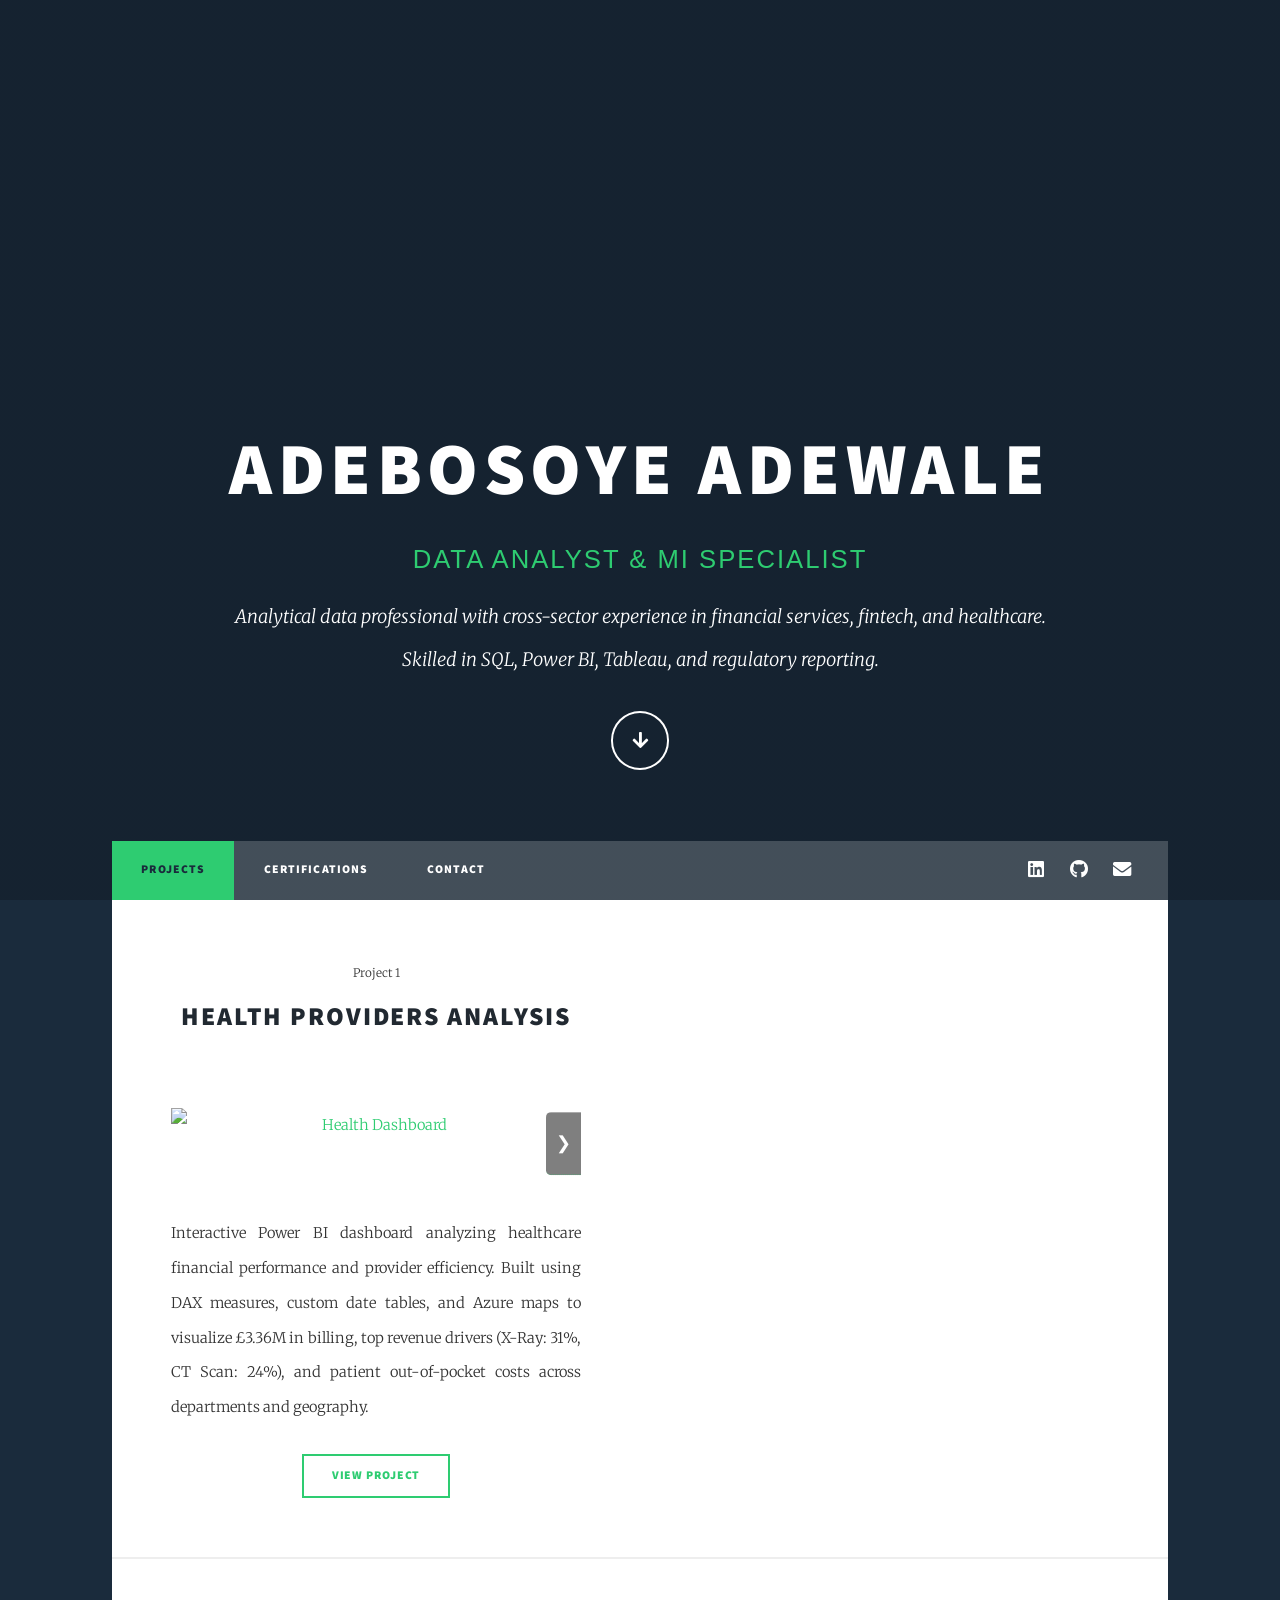
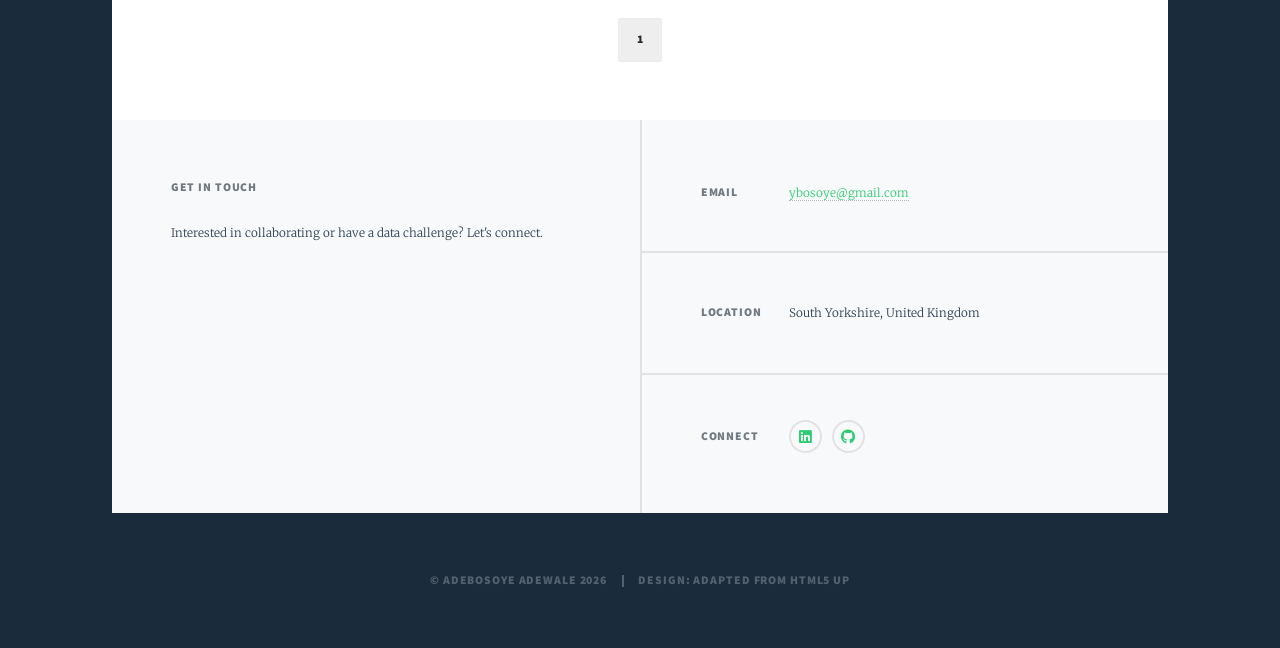
==== commit 79dd5931: "Update index.html" ====
--- a/index.html
+++ b/index.html
@@ -59,8 +59,8 @@
                     <a href="https://github.com/DevPepperspray/Health-Providers-Analysis/tree/main/Health%20Data%20Project" class="image fit" style="display: block;">
                         <div class="carousel">
                             <div class="carousel-images">
-                                <img src="https://github.com/DevPepperspray/Health-Providers-Analysis/blob/main/Health%20Data%20Project/Images/Health%20Provider%20Dashboard.jpg?raw=true" alt="Health Dashboard" />
-                                <img src="https://github.com/DevPepperspray/Health-Providers-Analysis/blob/main/Health%20Data%20Project/Images/Date.jpg?raw=true" alt="Health Dashboard - Data View" />
+                                <img src="https://github.com/Oluwaloniboss/Oluwaloniboss.github.io/blob/main/Health%20Provider%20Dashboard.jpg?raw=true" alt="Health Dashboard" />
+                                <img src="https://github.com/Oluwaloniboss/Oluwaloniboss.github.io/blob/main/Date.jpg?raw=true" alt="Health Dashboard - Data View" />
                             </div>
                             <a class="carousel-prev" onclick="event.preventDefault(); event.stopPropagation();">&#10094;</a>
                             <a class="carousel-next" onclick="event.preventDefault(); event.stopPropagation();">&#10095;</a>
@@ -145,4 +145,4 @@
     <script src="assets/js/main.js"></script>
 
 </body>
-</html>+</html>
--- a/assets/css/main.css
+++ b/assets/css/main.css
@@ -4742,9 +4742,19 @@
 #footer a { color: var(--primary); }
 #footer a:hover { color: var(--secondary) !important; }
 
-/* Certification items */
-.cert-item { border-left: 4px solid var(--primary); }
-.cert-item header { border-bottom-color: var(--primary); }
+/* Add space between green bar and text */
+.cert-item {
+   
+	/* border-left: 4px solid var(--primary); */
+    padding-left: 20px;  /* ← THIS CREATES SPACE */
+    margin-bottom: 20px;
+}
+
+.cert-item header {
+    border-bottom: 2px solid var(--primary);
+    padding-bottom: 15px;  /* ← SPACE BETWEEN BORDER AND HEADER TEXT */
+    margin-bottom: 15px;    /* ← SPACE BETWEEN HEADER AND DESCRIPTION */
+}
 
 /* Responsive */
 @media screen and (max-width: 736px) {
@@ -4792,9 +4802,9 @@
     border-radius: 5px 0 0 5px;
 }
 
-.posts article .carousel-prev,
-.posts article .carousel-next {
-    background: rgba(0,0,0,0.2); /* 20% opacity - barely there */
+.carousel-prev:hover,
+.carousel-next:hover {
+    background: rgba(0,0,0,0.8);
 }
 
 /* Hide arrows on mobile if desired */
@@ -4804,4 +4814,4 @@
         padding: 5px;
         font-size: 14px;
     }
-}+}
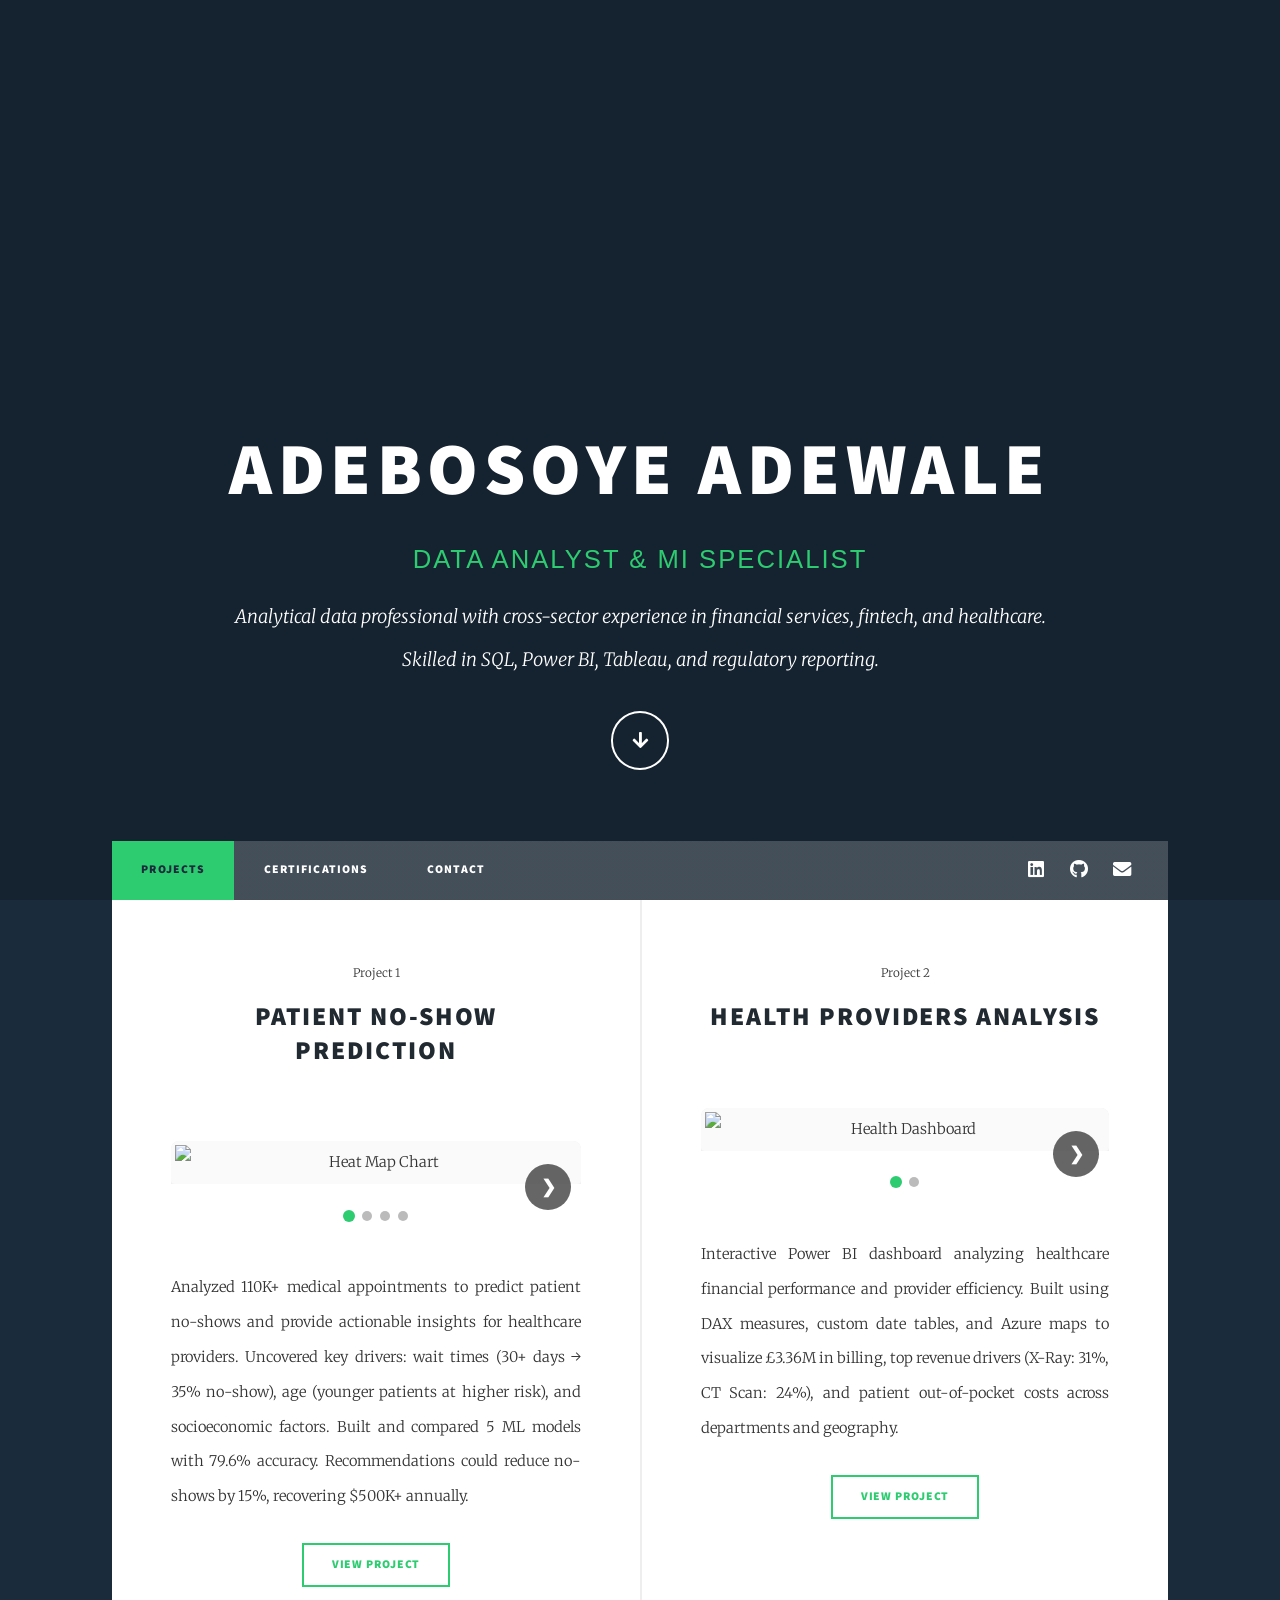
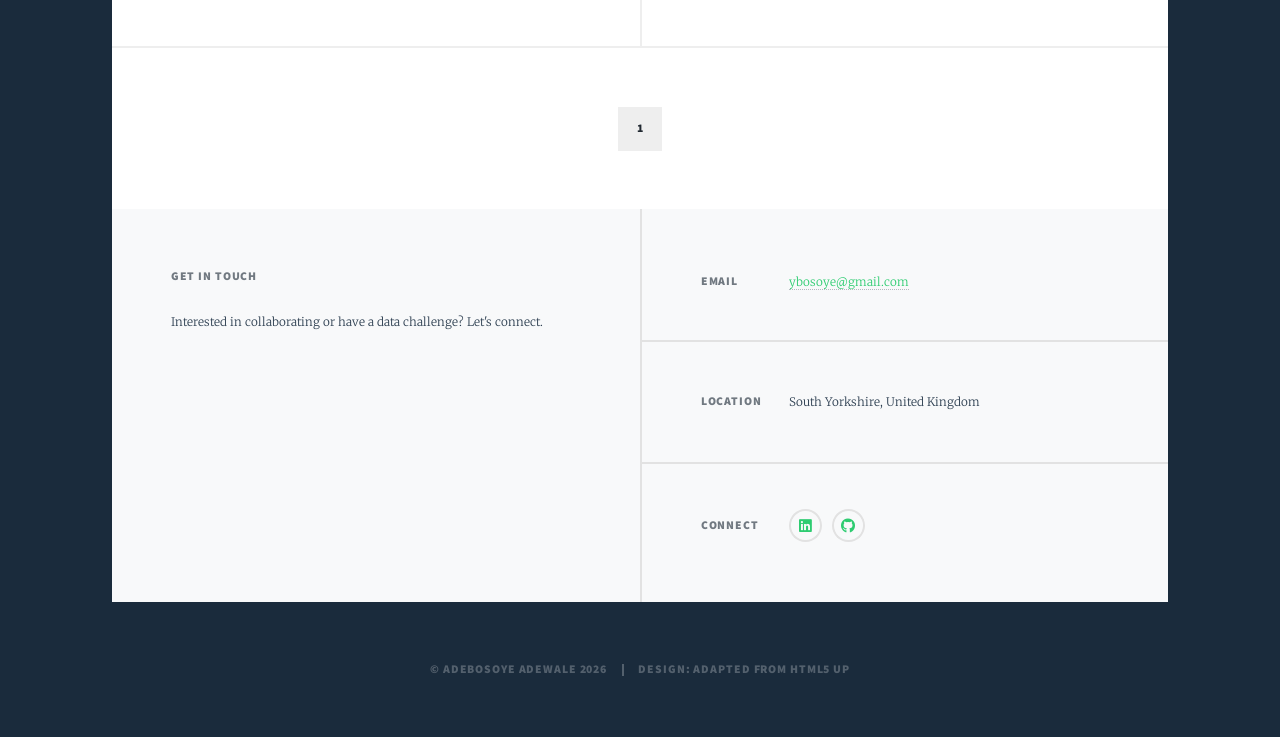
==== commit 00081938: "Update index.html" ====
--- a/index.html
+++ b/index.html
@@ -5,9 +5,84 @@
     <meta charset="utf-8" />
     <meta name="viewport" content="width=device-width, initial-scale=1, user-scalable=no" />
     <meta name="description" content="Data Analyst and MI Specialist portfolio" />
+    <!-- Original CSS (assumed present) -->
     <link rel="stylesheet" href="assets/css/main.css" />
     <noscript><link rel="stylesheet" href="assets/css/noscript.css" /></noscript>
     <link rel="icon" type="image/x-icon" href="images/favicon.ico">
+    <!-- Embedded carousel styles (fixes cropping/centering) -->
+    <style>
+        /* Minimal carousel styling – works with existing layout */
+        .carousel {
+            position: relative;
+            width: 100%;
+            overflow: hidden;
+            border-radius: 8px;
+        }
+        .carousel-images {
+            display: flex;
+            transition: transform 0.4s ease;
+            width: 100%;
+            align-items: center;       /* vertical centering */
+            background-color: #f0f0f0;  /* subtle background while loading */
+        }
+        .carousel-images img {
+            width: 100%;
+            flex-shrink: 0;
+            object-fit: contain;        /* ensures full image visible, no crop */
+            max-height: 400px;           /* reasonable limit, adjust as needed */
+            background-color: #fafafa;
+            border-radius: 4px;
+            padding: 4px;
+        }
+        .carousel-prev, .carousel-next {
+            position: absolute;
+            top: 50%;
+            transform: translateY(-50%);
+            background-color: rgba(0,0,0,0.6);
+            color: white;
+            padding: 12px 16px;
+            font-weight: bold;
+            font-size: 18px;
+            border-radius: 50%;
+            cursor: pointer;
+            user-select: none;
+            z-index: 10;
+            text-decoration: none;
+            border: none;
+            width: 46px;
+            height: 46px;
+            display: flex;
+            align-items: center;
+            justify-content: center;
+            transition: background-color 0.2s;
+        }
+        .carousel-prev:hover, .carousel-next:hover {
+            background-color: rgba(0,0,0,0.9);
+        }
+        .carousel-prev { left: 10px; }
+        .carousel-next { right: 10px; }
+        /* dot indicators (optional) */
+        .carousel-dots {
+            text-align: center;
+            margin-top: 8px;
+        }
+        .carousel-dot {
+            display: inline-block;
+            width: 10px;
+            height: 10px;
+            margin: 0 4px;
+            background-color: #bbb;
+            border-radius: 50%;
+            cursor: pointer;
+        }
+        .carousel-dot.active {
+            background-color: #2ecc71;
+        }
+        /* make sure article images don't overflow card */
+        .image.fit {
+            margin-bottom: 1rem;
+        }
+    </style>
 </head>
 <body class="is-preload">
 
@@ -46,55 +121,70 @@
         <!-- Main -->
         <div id="main">
 
-           
-            <!-- Posts -->
+            <!-- Posts (fixed structure) -->
             <section class="posts">
+                <!-- PROJECT 1 - Patient No-Show Prediction (fully corrected) -->
                 <article>
                     <header>
                         <span class="date">Project 1</span>
-                        <h2><a href="https://github.com/DevPepperspray/Health-Providers-Analysis/tree/main/Health%20Data%20Project">Health Providers Analysis</a></h2>
+                        <h2><a href="https://github.com/Oluwaloniboss/Patient-No-Show-Prediction">Patient No-Show Prediction</a></h2>
                     </header>
-                    
-                    <!-- Clickable carousel wrapper -->
-                    <a href="https://github.com/DevPepperspray/Health-Providers-Analysis/tree/main/Health%20Data%20Project" class="image fit" style="display: block;">
-                        <div class="carousel">
+
+                    <!-- Clickable carousel wrapper (fixed image URLs and carousel controls) -->
+                    <a href="https://github.com/Oluwaloniboss/Patient-No-Show-Prediction" class="image fit" style="display: block; text-decoration: none; color: inherit;">
+                        <div class="carousel" id="carousel1">
                             <div class="carousel-images">
-                                <img src="https://github.com/Oluwaloniboss/Oluwaloniboss.github.io/blob/main/Health%20Provider%20Dashboard.jpg?raw=true" alt="Health Dashboard" />
-                                <img src="https://github.com/Oluwaloniboss/Oluwaloniboss.github.io/blob/main/Date.jpg?raw=true" alt="Health Dashboard - Data View" />
+                                <!-- Corrected raw GitHub image URLs -->
+                                <img src="https://raw.githubusercontent.com/Oluwaloniboss/Patient-No-Show-Prediction/main/Images/Matrix.png" alt="Heat Map Chart">
+                                <img src="https://github.com/Oluwaloniboss/Patient-No-Show-Prediction/blob/main/compare.png?raw=true" alt="Model Comparison">
+                                <img src="https://raw.githubusercontent.com/Oluwaloniboss/Patient-No-Show-Prediction/main/Images/Grid.jpg" alt="Exploratory Analysis">
+                                <img src="https://raw.githubusercontent.com/Oluwaloniboss/Patient-No-Show-Prediction/main/Images/neighbourhood.png" alt="Visualization">
                             </div>
-                            <a class="carousel-prev" onclick="event.preventDefault(); event.stopPropagation();">&#10094;</a>
-                            <a class="carousel-next" onclick="event.preventDefault(); event.stopPropagation();">&#10095;</a>
+                            <!-- Only one prev and one next (duplicates removed) -->
+                            <a class="carousel-prev" onclick="event.preventDefault(); event.stopPropagation(); changeSlide(-1, 'carousel1')">&#10094;</a>
+                            <a class="carousel-next" onclick="event.preventDefault(); event.stopPropagation(); changeSlide(1, 'carousel1')">&#10095;</a>
+                            <!-- Optional dot indicators (will be added via js) -->
+                            <div class="carousel-dots" id="dots-carousel1"></div>
                         </div>
                     </a>
+
+                    <p>Analyzed 110K+ medical appointments to predict patient no-shows and provide actionable insights for healthcare providers. Uncovered key drivers: wait times (30+ days → 35% no-show), age (younger patients at higher risk), and socioeconomic factors. Built and compared 5 ML models with 79.6% accuracy. Recommendations could reduce no-shows by 15%, recovering $500K+ annually.</p>
                     
+                    <!-- Single correct button -->
+                    <ul class="actions special">
+                        <li><a href="https://github.com/Oluwaloniboss/Patient-No-Show-Prediction/tree/main" class="button">View Project</a></li>
+                    </ul>
+                </article>
+
+                <!-- PROJECT 2 - Health Providers Analysis (corrected URLs and carousel) -->
+                <article>
+                    <header>
+                        <span class="date">Project 2</span>
+                        <h2><a href="https://github.com/Oluwaloniboss/Health-Providers-Data-Analysis">Health Providers Analysis</a></h2>
+                    </header>
+
+                    <a href="https://github.com/Oluwaloniboss/Health-Providers-Data-Analysis" class="image fit" style="display: block; text-decoration: none; color: inherit;">
+                        <div class="carousel" id="carousel2">
+                            <div class="carousel-images">
+                                <!-- Corrected raw image URLs -->
+                                <img src="https://raw.githubusercontent.com/Oluwaloniboss/Oluwaloniboss.github.io/main/Health%20Provider%20Dashboard.jpg" alt="Health Dashboard">
+                                <img src="https://raw.githubusercontent.com/Oluwaloniboss/Oluwaloniboss.github.io/main/Date.jpg" alt="Health Dashboard - Data View">
+                            </div>
+                            <a class="carousel-prev" onclick="event.preventDefault(); event.stopPropagation(); changeSlide(-1, 'carousel2')">&#10094;</a>
+                            <a class="carousel-next" onclick="event.preventDefault(); event.stopPropagation(); changeSlide(1, 'carousel2')">&#10095;</a>
+                            <div class="carousel-dots" id="dots-carousel2"></div>
+                        </div>
+                    </a>
+
                     <p>Interactive Power BI dashboard analyzing healthcare financial performance and provider efficiency. Built using DAX measures, custom date tables, and Azure maps to visualize £3.36M in billing, top revenue drivers (X‑Ray: 31%, CT Scan: 24%), and patient out-of-pocket costs across departments and geography.</p>
                     <ul class="actions special">
-                        <li><a href="https://github.com/DevPepperspray/Health-Providers-Analysis/tree/main/Health%20Data%20Project" class="button">View Project</a></li>
+                        <li><a href="https://github.com/Oluwaloniboss/Health-Providers-Data-Analysis" class="button">View Project</a></li>
                     </ul>
                 </article>
-                <!-- <article>
-                    <header>
-                        <span class="date">Project 2</span>
-                        <h2><a href="#">DemoDemo</a></h2>
-                    </header>
-                    <a href="#" class="image fit"><img src="images/placeholder.jpg" alt="" /></a>
-                    <p> demo<ul class="actions special">
-                        <li><a href="#" class="button">View Project</a></li>
-                    </ul>
-                </article>
-                <article>
-                    <header>
-                        <span class="date">Project 3</span>
-                        <h2><a href="#">demo</a></h2>
-                    </header>
-                    <a href="#" class="image fit"><img src="images/placeholder.jpg" alt="" /></a>
-                    <p>demo<ul class="actions special">
-                        <li><a href="#" class="button">View Project</a></li>
-                    </ul>
-                </article> -->
+                <!-- Removed orphaned/duplicate markup -->
             </section>
 
-            <!-- Footer -->
+            <!-- Footer (pagination) -->
             <footer>
                 <div class="pagination">
                     <a href="#" class="page active">1</a>
@@ -135,7 +225,7 @@
 
     </div>
 
-    <!-- Scripts -->
+    <!-- Scripts (original + embedded carousel JS) -->
     <script src="assets/js/jquery.min.js"></script>
     <script src="assets/js/jquery.scrollex.min.js"></script>
     <script src="assets/js/jquery.scrolly.min.js"></script>
@@ -144,5 +234,123 @@
     <script src="assets/js/util.js"></script>
     <script src="assets/js/main.js"></script>
 
+    <!-- Carousel functionality (simple, robust, prevents cropping) -->
+    <script>
+        (function() {
+            // Store current slide index per carousel
+            const slideIndices = {};
+
+            function initCarousel(carouselId) {
+                const carousel = document.getElementById(carouselId);
+                if (!carousel) return;
+                const imagesContainer = carousel.querySelector('.carousel-images');
+                if (!imagesContainer) return;
+                const totalSlides = imagesContainer.children.length;
+                if (totalSlides === 0) return;
+
+                // Initialize index
+                slideIndices[carouselId] = 0;
+
+                // Create dots if more than 1 slide
+                const dotsContainer = carousel.querySelector('.carousel-dots');
+                if (dotsContainer) {
+                    dotsContainer.innerHTML = ''; // clear
+                    for (let i = 0; i < totalSlides; i++) {
+                        const dot = document.createElement('span');
+                        dot.classList.add('carousel-dot');
+                        dot.dataset.index = i;
+                        dot.addEventListener('click', (e) => {
+                            e.preventDefault();
+                            e.stopPropagation();
+                            const idx = parseInt(e.target.dataset.index);
+                            goToSlide(carouselId, idx);
+                        });
+                        dotsContainer.appendChild(dot);
+                    }
+                }
+                updateCarousel(carouselId);
+            }
+
+            function goToSlide(carouselId, index) {
+                const carousel = document.getElementById(carouselId);
+                if (!carousel) return;
+                const imagesContainer = carousel.querySelector('.carousel-images');
+                if (!imagesContainer) return;
+                const totalSlides = imagesContainer.children.length;
+                if (totalSlides === 0) return;
+                // wrap around
+                if (index < 0) index = totalSlides - 1;
+                if (index >= totalSlides) index = 0;
+                slideIndices[carouselId] = index;
+                updateCarousel(carouselId);
+            }
+
+            function updateCarousel(carouselId) {
+                const carousel = document.getElementById(carouselId);
+                if (!carousel) return;
+                const imagesContainer = carousel.querySelector('.carousel-images');
+                const dotsContainer = carousel.querySelector('.carousel-dots');
+                if (!imagesContainer) return;
+                const idx = slideIndices[carouselId] || 0;
+                const slideWidth = imagesContainer.children[0]?.clientWidth || 0;
+                if (slideWidth > 0) {
+                    imagesContainer.style.transform = `translateX(-${idx * slideWidth}px)`;
+                } else {
+                    // fallback if width not yet computed
+                    setTimeout(() => updateCarousel(carouselId), 50);
+                }
+                // update dots
+                if (dotsContainer) {
+                    Array.from(dotsContainer.children).forEach((dot, i) => {
+                        if (i === idx) dot.classList.add('active');
+                        else dot.classList.remove('active');
+                    });
+                }
+            }
+
+            // Expose to global for onclick handlers
+            window.changeSlide = function(direction, carouselId) {
+                const carousel = document.getElementById(carouselId);
+                if (!carousel) return;
+                const current = slideIndices[carouselId] || 0;
+                goToSlide(carouselId, current + direction);
+            };
+
+            // Initialize on load and on resize (to recalc width)
+            window.addEventListener('load', function() {
+                initCarousel('carousel1');
+                initCarousel('carousel2');
+                // small delay to ensure layout
+                setTimeout(() => {
+                    updateCarousel('carousel1');
+                    updateCarousel('carousel2');
+                }, 100);
+            });
+
+            window.addEventListener('resize', function() {
+                // recalc transforms after resize
+                setTimeout(() => {
+                    updateCarousel('carousel1');
+                    updateCarousel('carousel2');
+                }, 100);
+            });
+
+            // Also handle when images load to adjust width
+            document.querySelectorAll('.carousel-images img').forEach(img => {
+                img.addEventListener('load', function() {
+                    // find parent carousel and update
+                    const carousel = this.closest('.carousel');
+                    if (carousel) updateCarousel(carousel.id);
+                });
+            });
+        })();
+    </script>
+    <!-- Ensure carousel-dots active class gets style (if not already in main.css) -->
+    <style>
+        .carousel-dot.active {
+            background-color: #2ecc71 !important;
+            transform: scale(1.2);
+        }
+    </style>
 </body>
 </html>
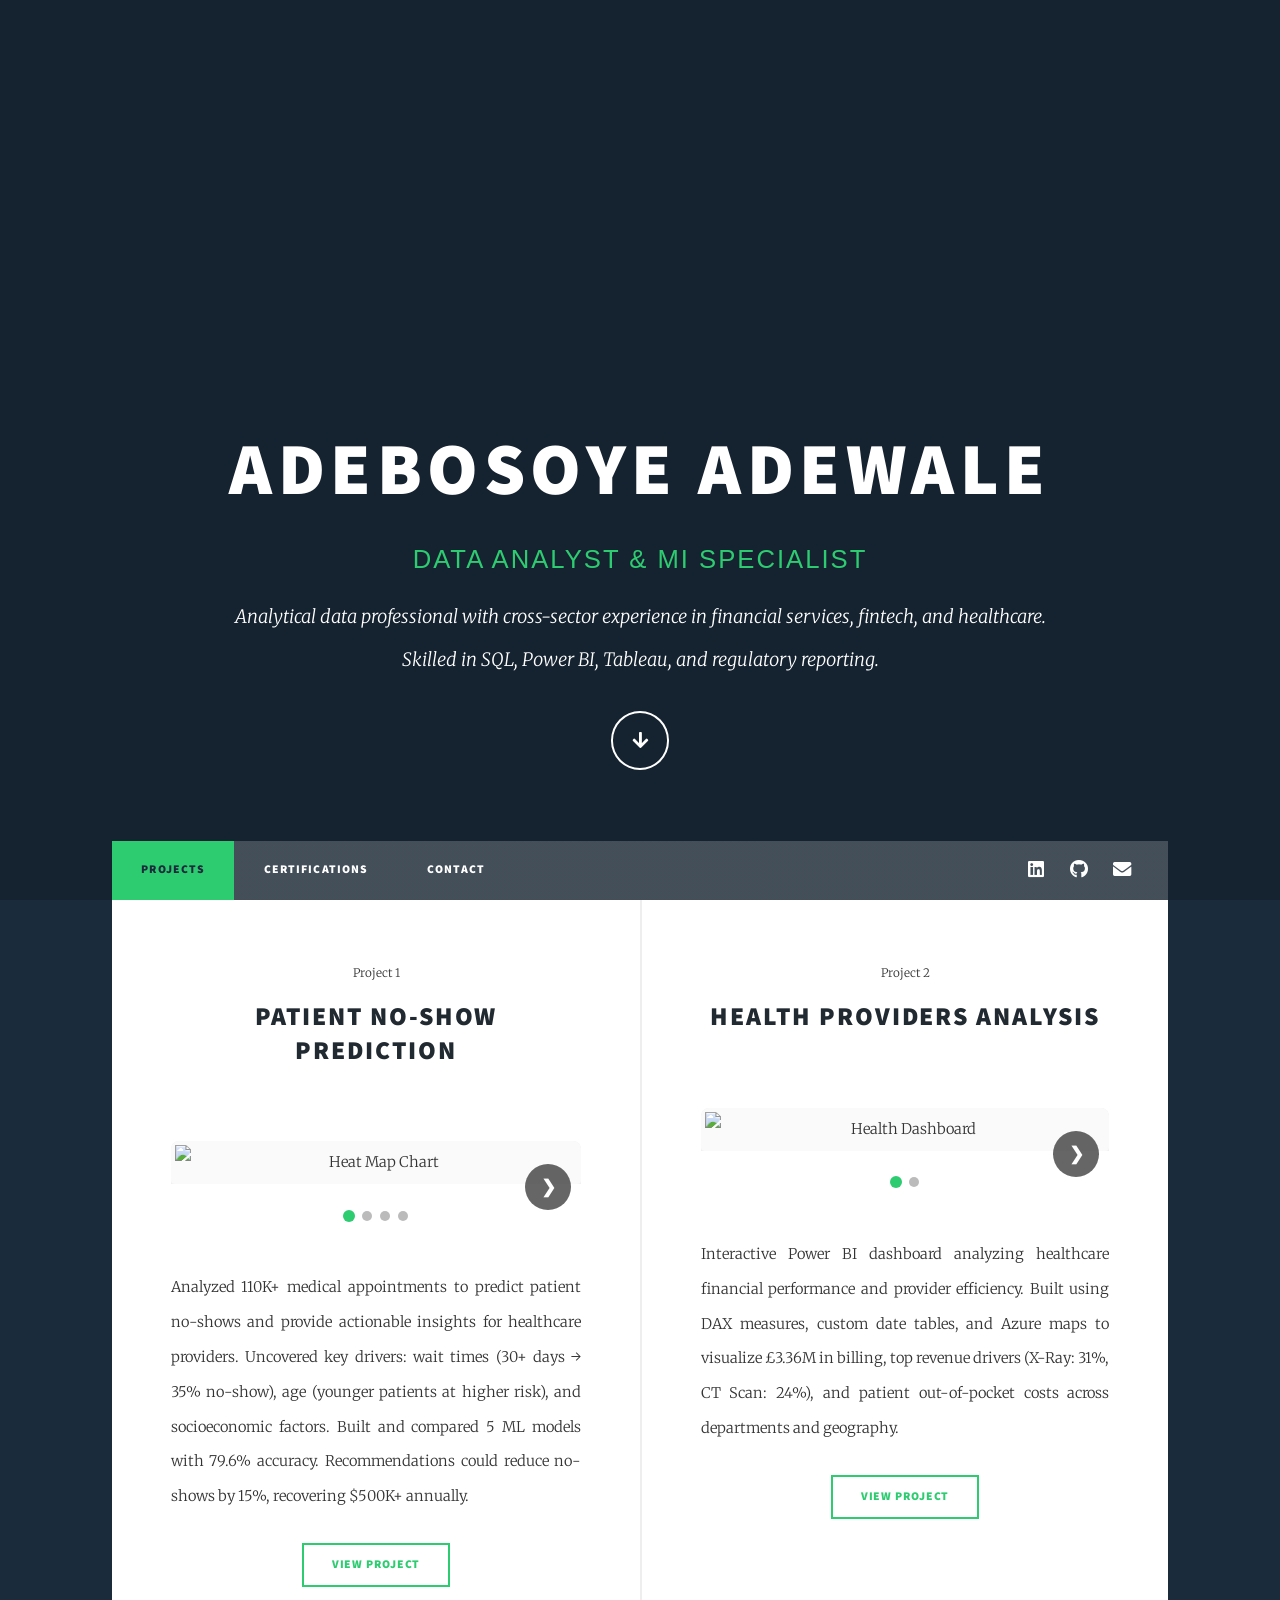
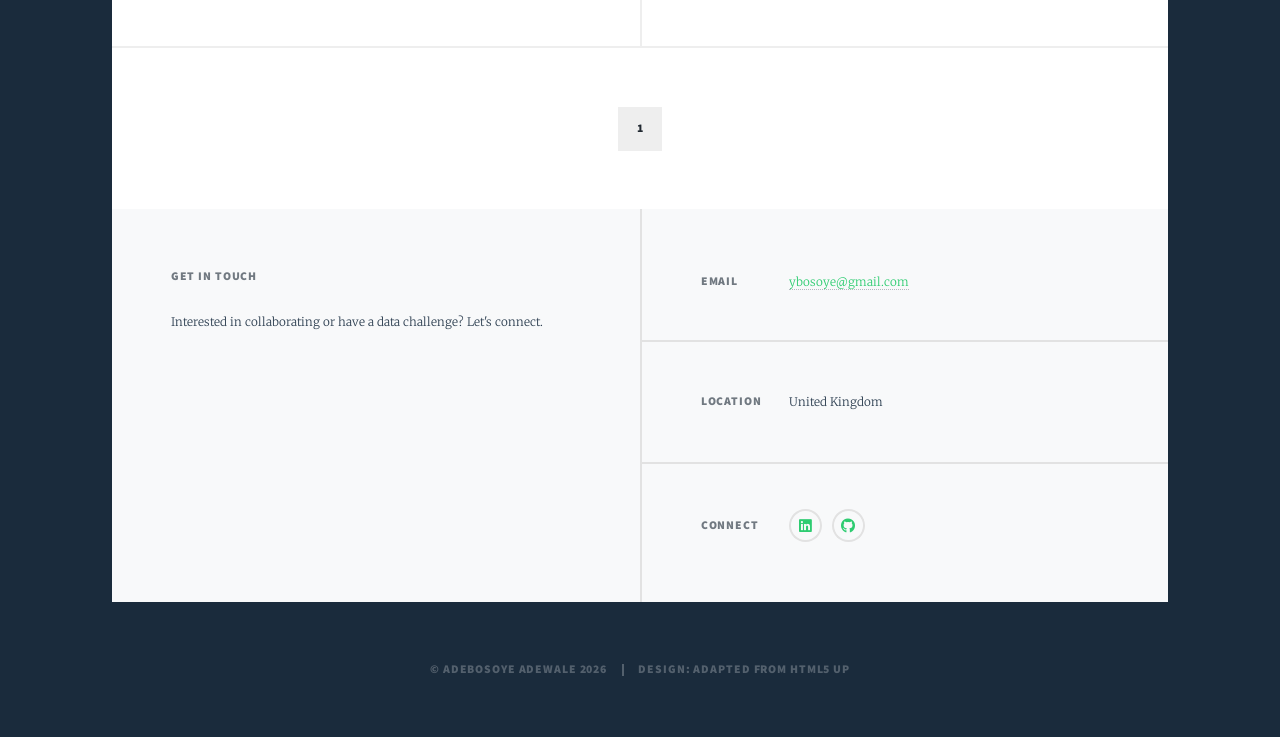
==== commit c04c3dc8: "Update index.html" ====
--- a/index.html
+++ b/index.html
@@ -206,7 +206,7 @@
                 </section>
                 <section>
                     <h3>Location</h3>
-                    <p>South Yorkshire, United Kingdom</p>
+                    <p>United Kingdom</p>
                 </section>
                 <section>
                     <h3>Connect</h3>
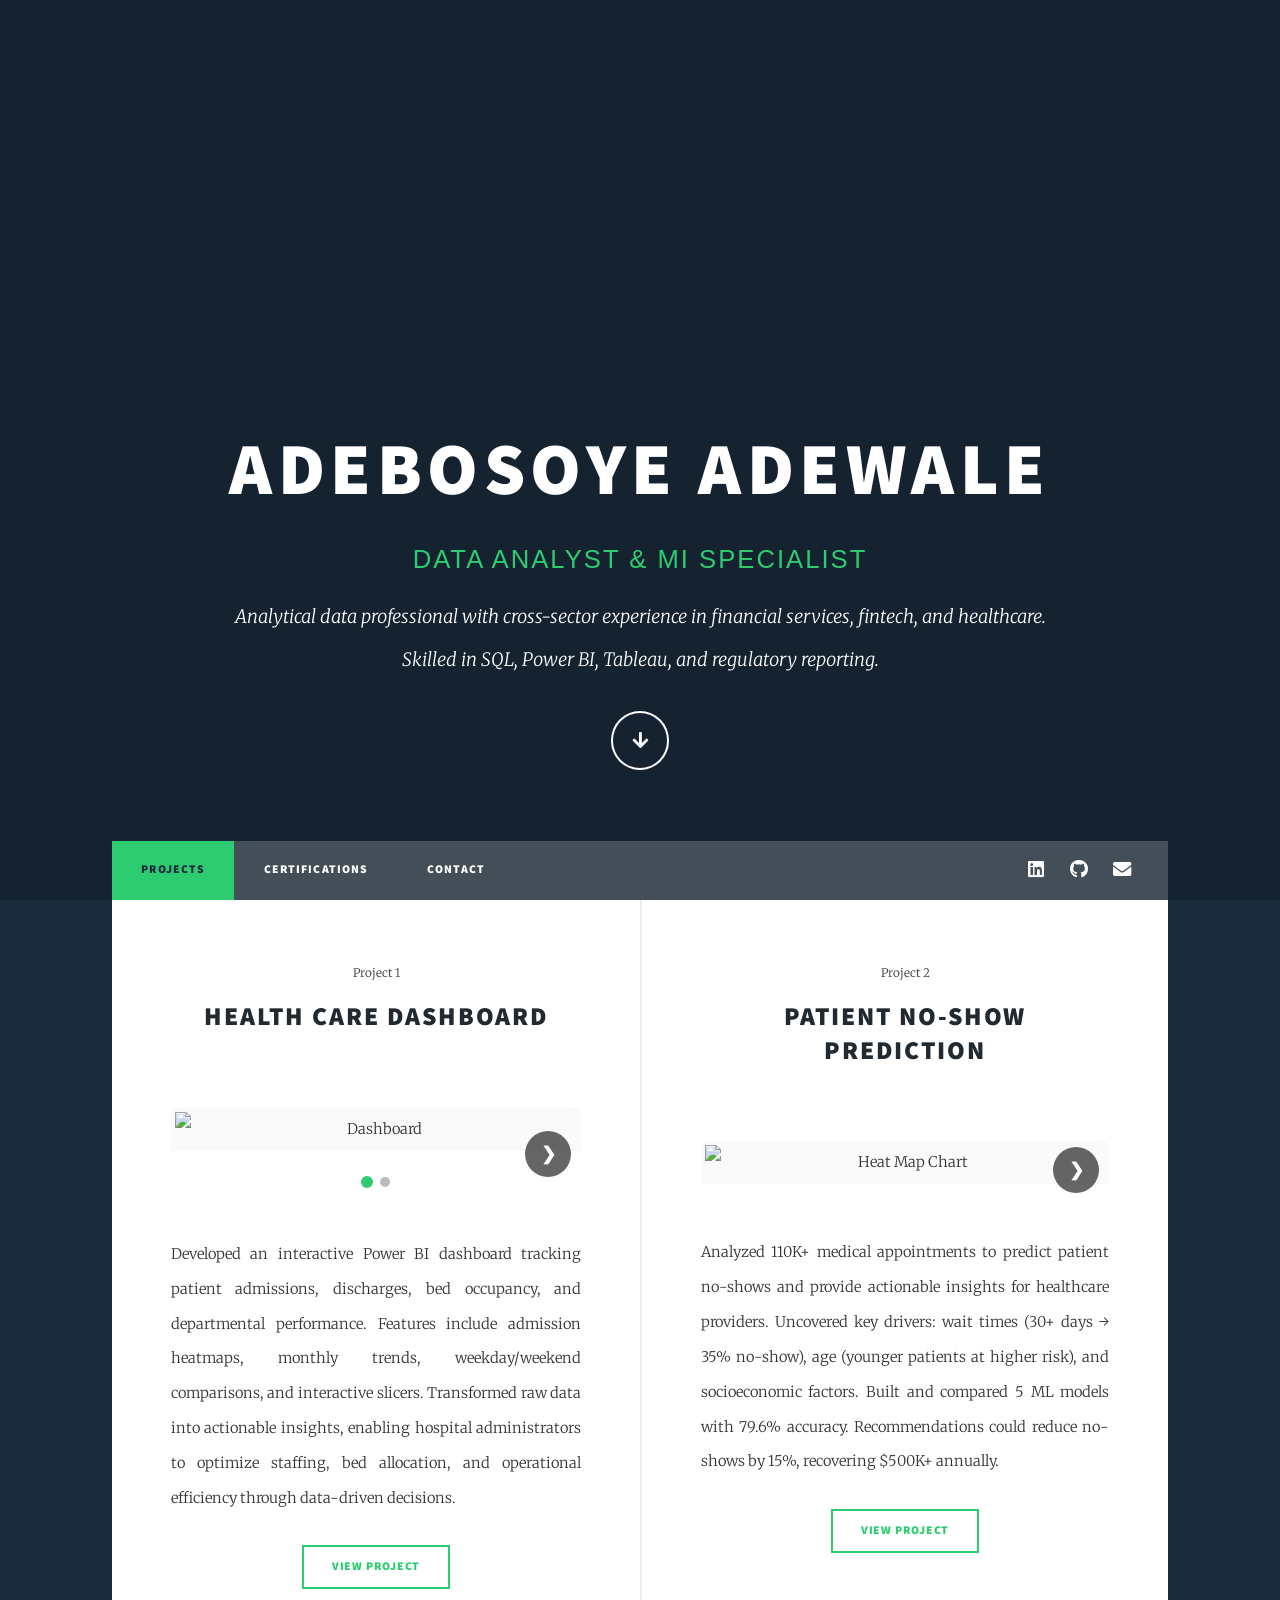
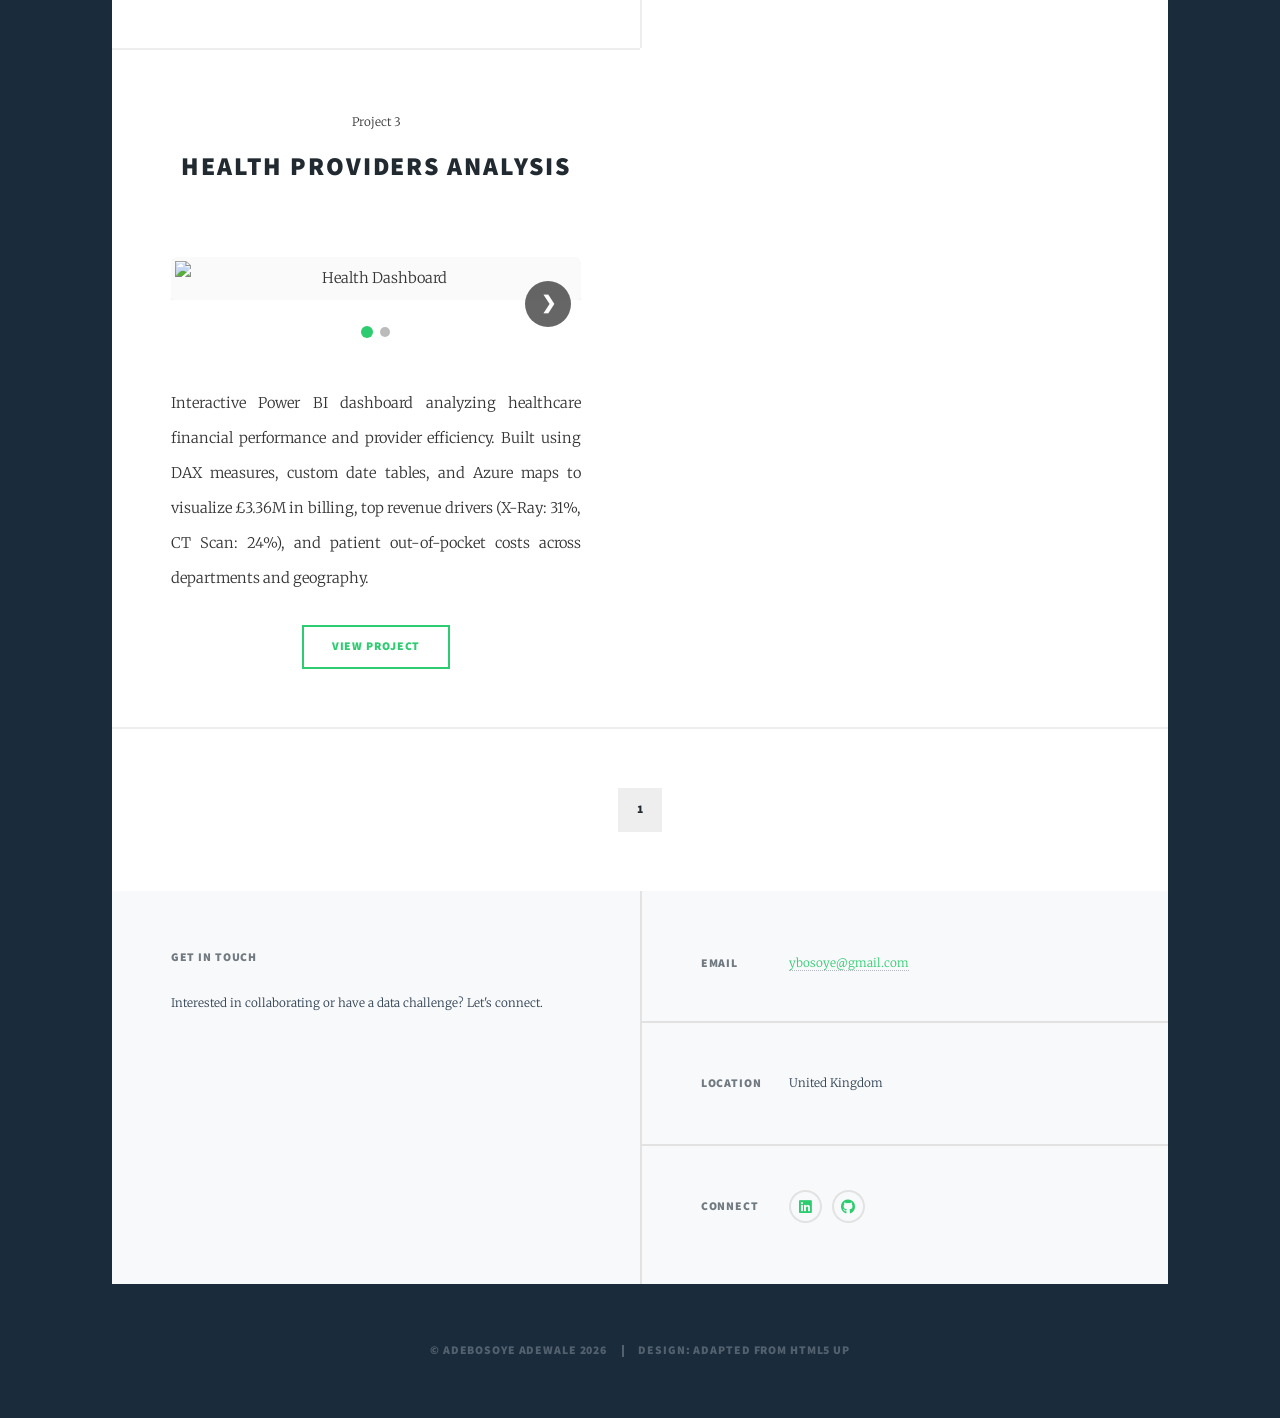
==== commit 2c122559: "Update index.html" ====
--- a/index.html
+++ b/index.html
@@ -127,6 +127,36 @@
                 <article>
                     <header>
                         <span class="date">Project 1</span>
+                        <h2><a href=""></a>Health Care Dashboard</h2>
+                    </header>
+
+                    <!-- Clickable carousel wrapper (fixed image URLs and carousel controls) -->
+                    <a href="https://github.com/Oluwaloniboss/Health-Care-Analysis" class="image fit" style="display: block; text-decoration: none; color: inherit;">
+                        <div class="carousel" id="carousel1">
+                            <div class="carousel-images">
+                                <!-- Corrected raw GitHub image URLs -->
+                                <img src="https://github.com/Oluwaloniboss/Health-Care-Analysis/blob/main/Health%20care%20dashboard/Dashboard_imgupscaler.ai_Sharpener_2K.png?raw=true" alt="Dashboard">
+                                <img src="https://github.com/Oluwaloniboss/Health-Care-Analysis/blob/main/Health%20care%20dashboard/Date%20Table.jpg?raw=true" alt="DateTable">
+                            </div>
+                            <!-- Only one prev and one next (duplicates removed) -->
+                            <a class="carousel-prev" onclick="event.preventDefault(); event.stopPropagation(); changeSlide(-1, 'carousel1')">&#10094;</a>
+                            <a class="carousel-next" onclick="event.preventDefault(); event.stopPropagation(); changeSlide(1, 'carousel1')">&#10095;</a>
+                            <!-- Optional dot indicators (will be added via js) -->
+                            <div class="carousel-dots" id="dots-carousel1"></div>
+                        </div>
+                    </a>
+
+                    <p>Developed an interactive Power BI dashboard tracking patient admissions, discharges, bed occupancy, and departmental performance. Features include admission heatmaps, monthly trends, weekday/weekend comparisons, and interactive slicers. Transformed raw data into actionable insights, enabling hospital administrators to optimize staffing, bed allocation, and operational efficiency through data-driven decisions.
+                    <!-- Single correct button -->
+                    <ul class="actions special">
+                        <li><a href="https://github.com/Oluwaloniboss/Health-Care-Analysis" class="button">View Project</a></li>
+                    </ul>
+                </article>
+
+                <!-- PROJECT 1 - Patient No-Show Prediction (fully corrected) -->
+                <article>
+                    <header>
+                        <span class="date">Project 2</span>
                         <h2><a href="https://github.com/Oluwaloniboss/Patient-No-Show-Prediction">Patient No-Show Prediction</a></h2>
                     </header>
 
@@ -159,7 +189,7 @@
                 <!-- PROJECT 2 - Health Providers Analysis (corrected URLs and carousel) -->
                 <article>
                     <header>
-                        <span class="date">Project 2</span>
+                        <span class="date">Project 3</span>
                         <h2><a href="https://github.com/Oluwaloniboss/Health-Providers-Data-Analysis">Health Providers Analysis</a></h2>
                     </header>
 
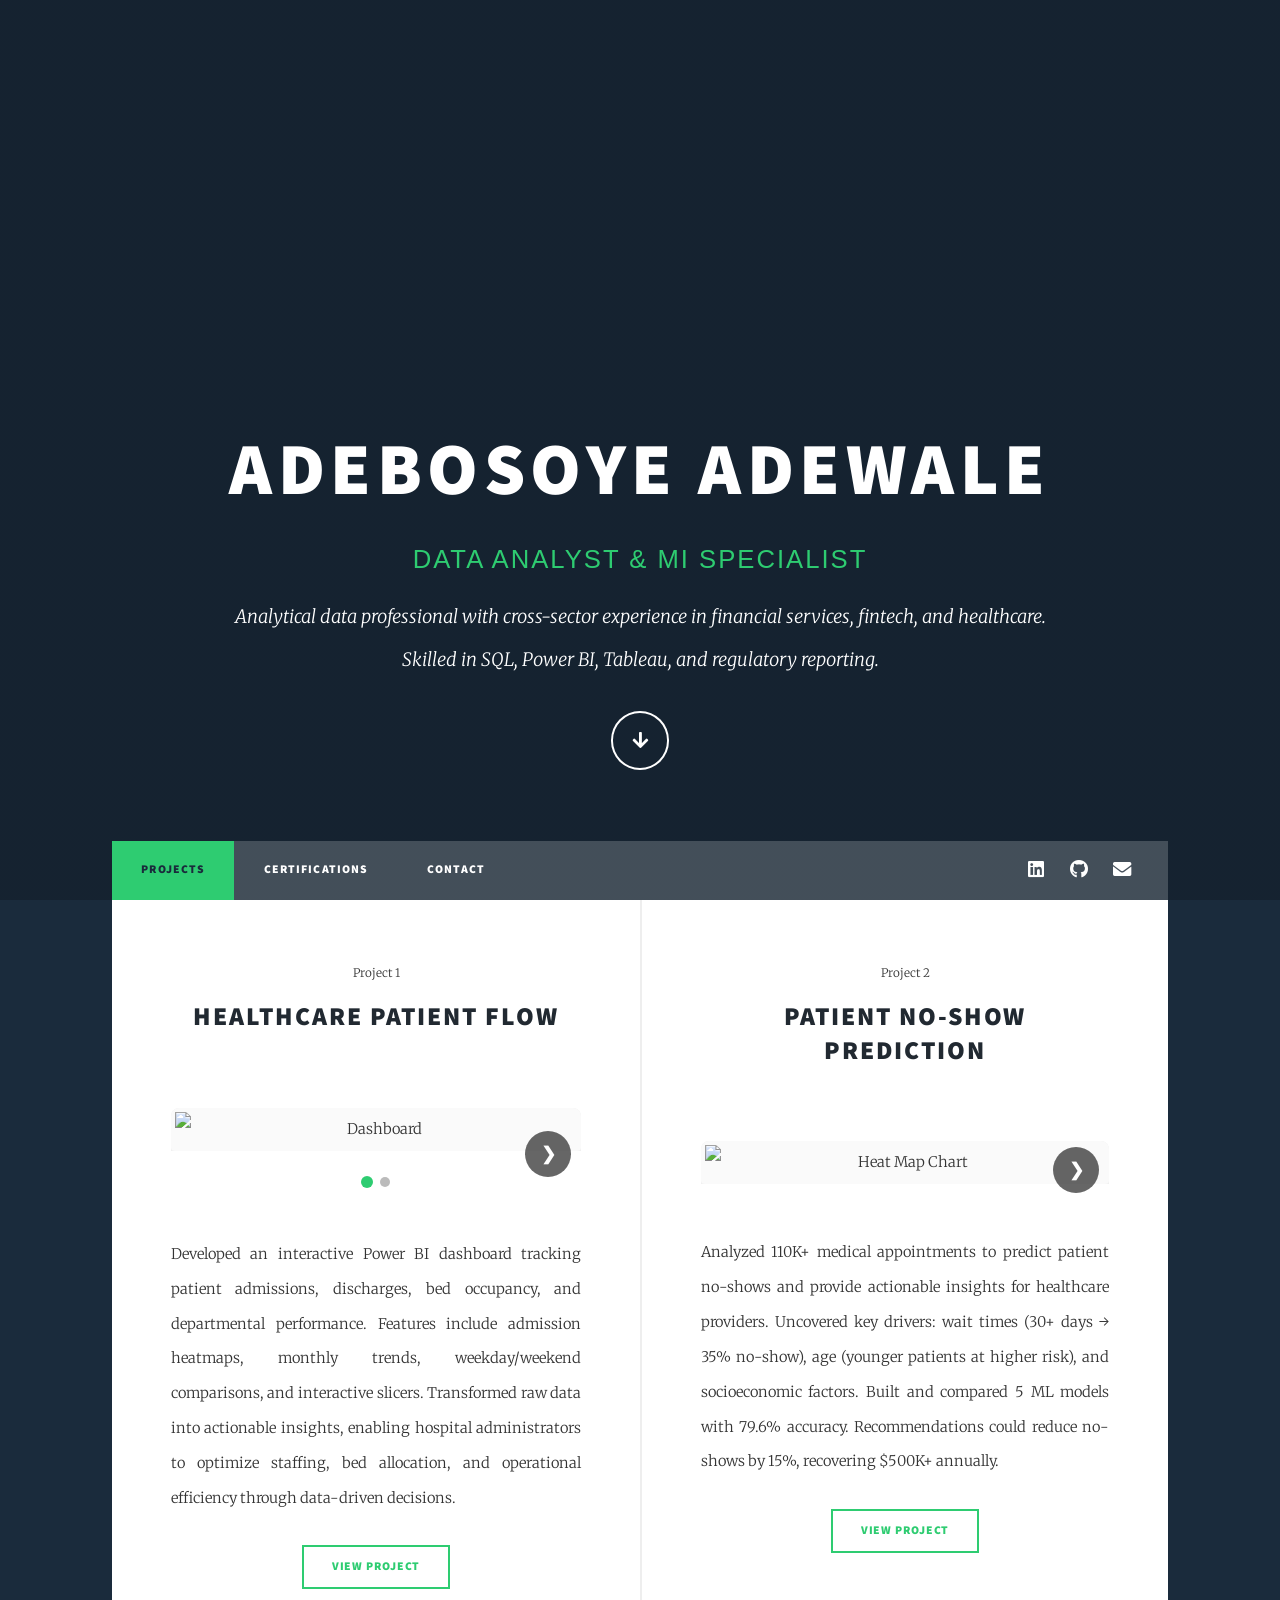
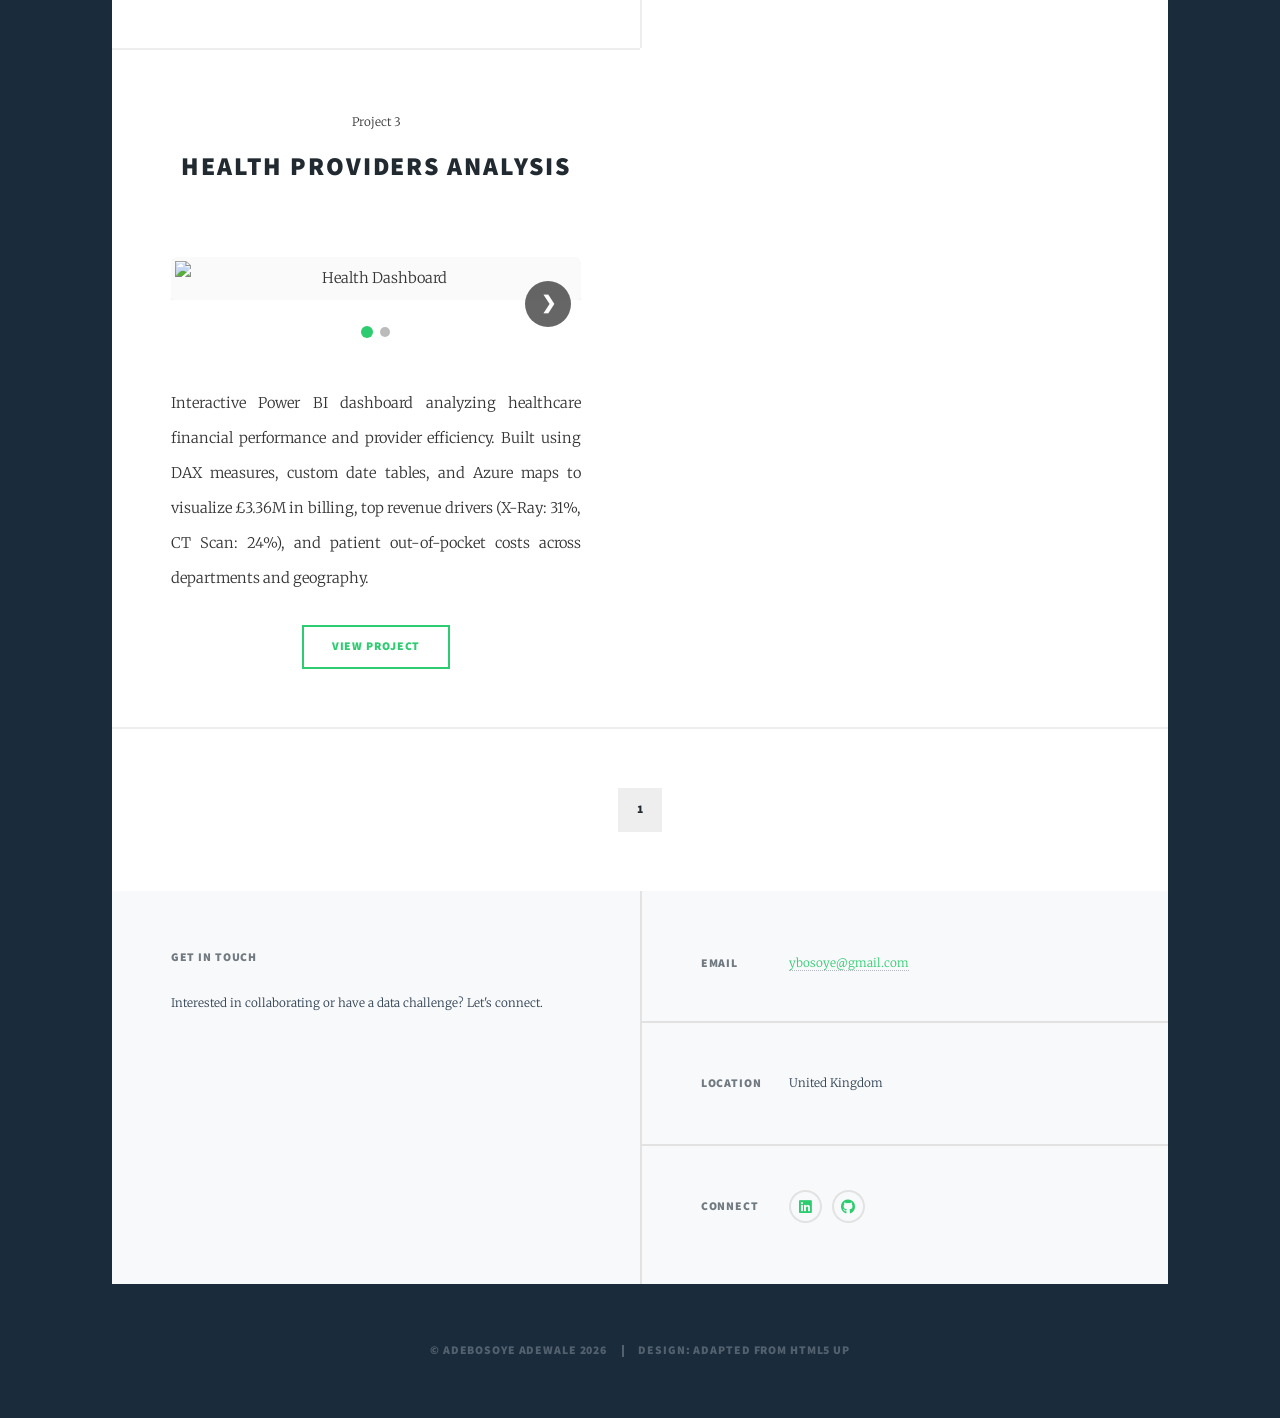
==== commit 040e0c4b: "Update index.html" ====
--- a/index.html
+++ b/index.html
@@ -127,7 +127,7 @@
                 <article>
                     <header>
                         <span class="date">Project 1</span>
-                        <h2><a href=""></a>Health Care Dashboard</h2>
+                        <h2><a href=""></a>Healthcare Patient Flow</h2>
                     </header>
 
                     <!-- Clickable carousel wrapper (fixed image URLs and carousel controls) -->
